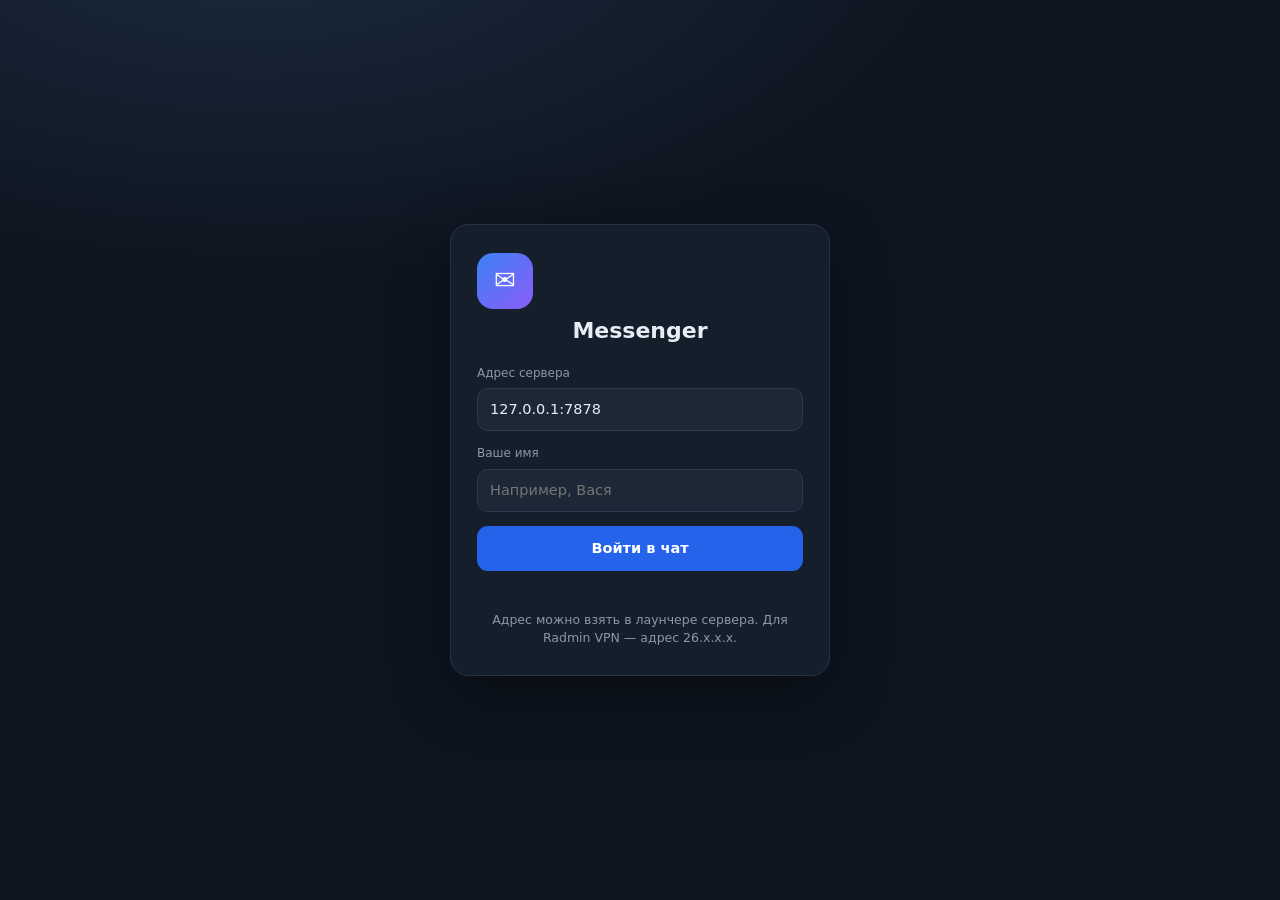
==== client/ui/index.html @ 579c22dc "Server library, launcher (server GUI), PC client (Tauri), smoke test, Windows build config" ====
<!doctype html>
<html lang="ru">
<head>
<meta charset="utf-8">
<meta name="viewport" content="width=device-width, initial-scale=1">
<title>Messenger</title>
<link rel="stylesheet" href="style.css">
</head>
<body>
<div id="login" class="screen">
  <div class="login-card">
    <div class="logo big">✉</div>
    <h1>Messenger</h1>
    <label class="field">
      <span>Адрес сервера</span>
      <input id="server" placeholder="192.168.1.5:7878" autocomplete="off">
    </label>
    <label class="field">
      <span>Ваше имя</span>
      <input id="name" placeholder="Например, Вася" maxlength="32" autocomplete="off">
    </label>
    <button id="connect" class="primary wide">Войти в чат</button>
    <p id="login-error" class="error"></p>
    <p class="hint">Адрес можно взять в лаунчере сервера. Для Radmin VPN — адрес 26.x.x.x.</p>
  </div>
</div>

<div id="chat" class="screen hidden">
  <header>
    <div class="head-main">
      <div class="logo">✉</div>
      <div>
        <div class="title" id="title">Общий чат</div>
        <div class="sub" id="sub">—</div>
      </div>
    </div>
    <div class="head-actions">
      <span id="status" class="status">● офлайн</span>
      <button id="logout" class="ghost small">Выйти</button>
    </div>
  </header>
  <div id="messages" class="messages"></div>
  <form id="form" class="composer">
    <textarea id="input" rows="1" placeholder="Написать сообщение…" maxlength="4000"></textarea>
    <button id="send" class="primary" type="submit">Отправить</button>
  </form>
</div>

<script src="app.js"></script>
</body>
</html>
---- client/ui/style.css ----
:root {
  --bg: #0e1520;
  --panel: #151f2c;
  --card: #1c2836;
  --mine: #2563eb;
  --text: #e6edf3;
  --muted: #8b98a5;
  --ok: #22c55e;
  --bad: #ef4444;
}
* { box-sizing: border-box; }
html, body { margin: 0; height: 100%; }
body {
  background: radial-gradient(1200px 600px at 20% -10%, #1b2b40 0%, var(--bg) 60%);
  color: var(--text);
  font: 14.5px/1.45 "Segoe UI", system-ui, -apple-system, Roboto, sans-serif;
  overflow: hidden;
}
.hidden { display: none !important; }
.screen { height: 100%; }

/* Вход */
#login { display: grid; place-items: center; padding: 20px; }
.login-card {
  width: min(380px, 100%); background: var(--panel); border: 1px solid #243347;
  border-radius: 18px; padding: 28px 26px; box-shadow: 0 20px 60px rgba(0,0,0,.4);
}
.login-card h1 { font-size: 22px; margin: 6px 0 18px; text-align: center; }
.logo {
  width: 34px; height: 34px; border-radius: 10px; display: inline-grid; place-items: center;
  background: linear-gradient(135deg, #3b82f6, #8b5cf6); color: #fff; font-size: 17px; flex: none;
}
.logo.big { width: 56px; height: 56px; border-radius: 16px; font-size: 26px; margin: 0 auto; }
.field { display: flex; flex-direction: column; gap: 6px; margin-bottom: 14px; }
.field span { color: var(--muted); font-size: 12px; }
input, textarea {
  background: var(--card); color: var(--text); border: 1px solid #2a3a50; border-radius: 11px;
  padding: 10px 12px; font: inherit; width: 100%; resize: none;
}
input:focus, textarea:focus { outline: none; border-color: #3b82f6; }
button {
  font: inherit; border: 0; border-radius: 11px; padding: 10px 16px; cursor: pointer;
  color: var(--text); background: #2a3a50; transition: filter .15s;
}
button:hover { filter: brightness(1.12); }
button.primary { background: var(--mine); color: #fff; font-weight: 600; }
button.wide { width: 100%; padding: 12px; }
button.ghost { background: transparent; border: 1px solid #334155; }
button.small { padding: 6px 11px; font-size: 12.5px; }
.error { color: #fca5a5; font-size: 13px; min-height: 18px; margin: 10px 0 0; text-align: center; }
.hint { color: var(--muted); font-size: 12.5px; text-align: center; margin: 12px 0 0; }

/* Чат */
#chat { display: grid; grid-template-rows: auto 1fr auto; height: 100%; }
#chat header {
  display: flex; align-items: center; justify-content: space-between; gap: 10px;
  padding: 12px 16px; background: rgba(21,31,44,.92); border-bottom: 1px solid #243347;
}
.head-main { display: flex; align-items: center; gap: 10px; min-width: 0; }
.title { font-weight: 600; }
.sub { color: var(--muted); font-size: 12px; white-space: nowrap; overflow: hidden; text-overflow: ellipsis; max-width: 52vw; }
.head-actions { display: flex; align-items: center; gap: 10px; flex: none; }
.status { font-size: 12.5px; color: var(--muted); }
.status.on { color: #86efac; }
.status.bad { color: #fca5a5; }

.messages {
  overflow-y: auto; padding: 16px; display: flex; flex-direction: column; gap: 8px;
}
.msg {
  max-width: min(78%, 560px); background: var(--card); border-radius: 14px; padding: 8px 12px 6px;
  align-self: flex-start; border-top-left-radius: 4px; word-wrap: break-word; white-space: pre-wrap;
}
.msg.mine { align-self: flex-end; background: var(--mine); border-top-left-radius: 14px; border-top-right-radius: 4px; }
.msg .who { font-size: 12px; color: #93c5fd; font-weight: 600; margin-bottom: 2px; }
.msg.mine .who { display: none; }
.msg .meta { font-size: 11px; color: rgba(230,237,243,.6); text-align: right; margin-top: 3px; }
.sys { align-self: center; color: var(--muted); font-size: 12.5px; background: rgba(255,255,255,.04); padding: 4px 12px; border-radius: 999px; }
.err-line { align-self: center; color: #fca5a5; font-size: 12.5px; }

.composer {
  display: flex; gap: 10px; padding: 12px 14px; background: var(--panel); border-top: 1px solid #243347;
  align-items: flex-end;
}
.composer textarea { max-height: 140px; min-height: 42px; }
.composer button { padding: 11px 18px; }
.composer button:disabled { opacity: .45; cursor: default; filter: none; }

@media (max-width: 500px) {
  .sub { max-width: 40vw; }
  .msg { max-width: 88%; }
}
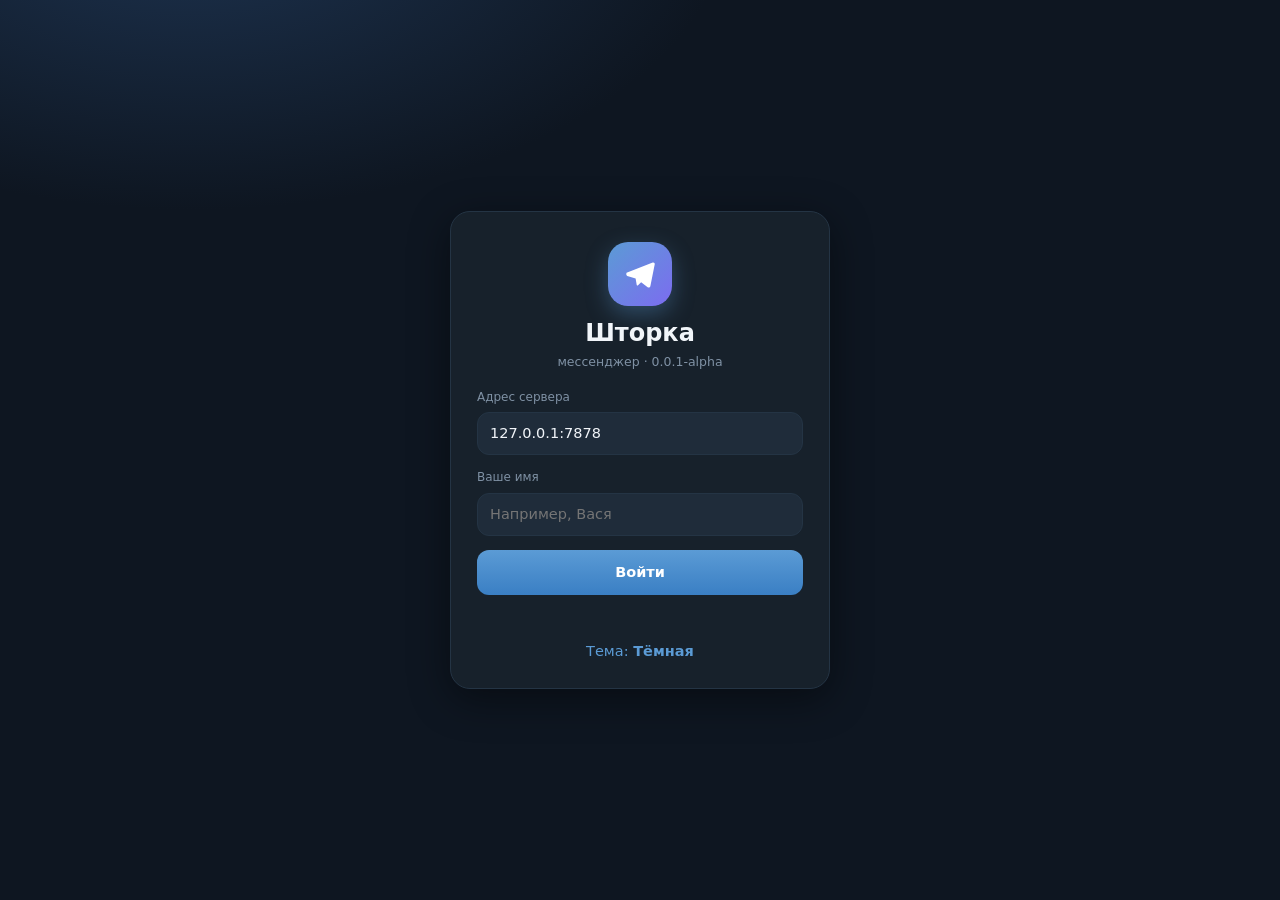
==== commit 9d42da83: "Shtorka 0.0.1-alpha: files, photos, voice and video notes, light/dark themes, Telegram-style UI, ser" ====
--- a/client/ui/index.html
+++ b/client/ui/index.html
@@ -3,14 +3,19 @@
 <head>
 <meta charset="utf-8">
 <meta name="viewport" content="width=device-width, initial-scale=1">
-<title>Messenger</title>
+<title>Шторка</title>
 <link rel="stylesheet" href="style.css">
 </head>
 <body>
+
+<!-- Вход -->
 <div id="login" class="screen">
-  <div class="login-card">
-    <div class="logo big">✉</div>
-    <h1>Messenger</h1>
+  <div class="login-card anim-in">
+    <div class="logo-big">
+      <svg viewBox="0 0 24 24" width="34" height="34" aria-hidden="true"><path fill="currentColor" d="M2.5 11.2 21 3.9c.8-.3 1.6.4 1.4 1.3l-3.1 15.4c-.2.9-1.2 1.2-1.9.7l-4.6-3.4-2.2 2.1c-.3.3-.8.1-.9-.3l-.8-4.6L3 13.4c-.8-.3-.8-1.4-.5-2.2z"/></svg>
+    </div>
+    <h1>Шторка</h1>
+    <p class="tag">мессенджер · 0.0.1-alpha</p>
     <label class="field">
       <span>Адрес сервера</span>
       <input id="server" placeholder="192.168.1.5:7878" autocomplete="off">
@@ -19,33 +24,75 @@
       <span>Ваше имя</span>
       <input id="name" placeholder="Например, Вася" maxlength="32" autocomplete="off">
     </label>
-    <button id="connect" class="primary wide">Войти в чат</button>
+    <button id="connect" class="primary wide">Войти</button>
     <p id="login-error" class="error"></p>
-    <p class="hint">Адрес можно взять в лаунчере сервера. Для Radmin VPN — адрес 26.x.x.x.</p>
+    <button id="login-theme" class="link center">Тема: <b class="theme-name">Тёмная</b></button>
   </div>
 </div>
 
-<div id="chat" class="screen hidden">
-  <header>
-    <div class="head-main">
-      <div class="logo">✉</div>
-      <div>
-        <div class="title" id="title">Общий чат</div>
+<!-- Приложение -->
+<div id="app" class="screen hidden">
+  <aside class="side">
+    <div class="side-head">
+      <div class="logo-sm">
+        <svg viewBox="0 0 24 24" width="18" height="18" aria-hidden="true"><path fill="currentColor" d="M2.5 11.2 21 3.9c.8-.3 1.6.4 1.4 1.3l-3.1 15.4c-.2.9-1.2 1.2-1.9.7l-4.6-3.4-2.2 2.1c-.3.3-.8.1-.9-.3l-.8-4.6L3 13.4c-.8-.3-.8-1.4-.5-2.2z"/></svg>
+      </div>
+      <div class="side-title">Шторка</div>
+      <button id="theme-btn" class="icon-btn" title="Сменить тему">◐</button>
+    </div>
+    <div class="chat-item active">
+      <div class="avatar" style="--h:210">ОЧ</div>
+      <div class="ci-body">
+        <div class="ci-top"><b>Общий чат</b><span id="ci-time"></span></div>
+        <div class="ci-last" id="ci-last">Пока пусто</div>
+      </div>
+    </div>
+    <div class="side-foot">
+      <span id="me-label" class="me"></span>
+      <button id="logout" class="link">Выйти</button>
+    </div>
+  </aside>
+
+  <section class="main">
+    <header class="topbar">
+      <div class="top-main">
+        <div class="title">Общий чат</div>
         <div class="sub" id="sub">—</div>
       </div>
+      <span id="status" class="status off">офлайн</span>
+      <button id="logout-top" class="link narrow-only">Выйти</button>
+    </header>
+
+    <div id="messages" class="messages">
+      <div id="list" class="list"></div>
     </div>
-    <div class="head-actions">
-      <span id="status" class="status">● офлайн</span>
-      <button id="logout" class="ghost small">Выйти</button>
+
+    <div class="composer-wrap">
+      <div id="rec-bar" class="rec-bar hidden">
+        <span class="rec-dot"></span>
+        <span id="rec-time">0:00</span>
+        <span class="rec-label" id="rec-label">Запись</span>
+        <span class="grow"></span>
+        <button id="rec-cancel" class="link">Отмена</button>
+        <button id="rec-send" class="primary small">Отправить</button>
+      </div>
+      <video id="note-preview" class="note-preview hidden" muted playsinline></video>
+      <div id="busy" class="busy hidden">Загрузка файла…</div>
+      <form id="form" class="composer">
+        <button type="button" id="attach" class="icon-btn" title="Прикрепить файл"><svg viewBox="0 0 24 24" width="20" height="20" aria-hidden="true"><path fill="currentColor" d="M16.5 6.5 8.8 14.2a2 2 0 0 0 2.8 2.8l7.4-7.4a3.5 3.5 0 0 0-4.9-4.9L6.4 11.8a5 5 0 0 0 7 7.1l6.6-6.5" fill="none" stroke="currentColor" stroke-width="2" stroke-linecap="round"/></svg></button>
+        <input type="file" id="file-input" hidden>
+        <textarea id="input" rows="1" placeholder="Сообщение"></textarea>
+        <button type="button" id="voice" class="icon-btn" title="Голосовое сообщение"><svg viewBox="0 0 24 24" width="20" height="20" aria-hidden="true"><rect x="9" y="3" width="6" height="11" rx="3" fill="currentColor"/><path d="M5.5 11a6.5 6.5 0 0 0 13 0M12 17.5V21" fill="none" stroke="currentColor" stroke-width="2" stroke-linecap="round"/></svg></button>
+        <button type="button" id="note" class="icon-btn" title="Видео-кружок"><svg viewBox="0 0 24 24" width="20" height="20" aria-hidden="true"><circle cx="12" cy="12" r="8" fill="none" stroke="currentColor" stroke-width="2"/><circle cx="12" cy="12" r="3.2" fill="currentColor"/></svg></button>
+        <button type="submit" id="send" class="send-btn" title="Отправить">
+          <svg viewBox="0 0 24 24" width="20" height="20" aria-hidden="true"><path fill="currentColor" d="M2.5 11.2 21 3.9c.8-.3 1.6.4 1.4 1.3l-3.1 15.4c-.2.9-1.2 1.2-1.9.7l-4.6-3.4-2.2 2.1c-.3.3-.8.1-.9-.3l-.8-4.6L3 13.4c-.8-.3-.8-1.4-.5-2.2z"/></svg>
+        </button>
+      </form>
     </div>
-  </header>
-  <div id="messages" class="messages"></div>
-  <form id="form" class="composer">
-    <textarea id="input" rows="1" placeholder="Написать сообщение…" maxlength="4000"></textarea>
-    <button id="send" class="primary" type="submit">Отправить</button>
-  </form>
+  </section>
 </div>
 
+<div id="toast" class="toast"></div>
 <script src="app.js"></script>
 </body>
 </html>
--- a/client/ui/style.css
+++ b/client/ui/style.css
@@ -1,92 +1,227 @@
-:root {
-  --bg: #0e1520;
-  --panel: #151f2c;
-  --card: #1c2836;
-  --mine: #2563eb;
-  --text: #e6edf3;
-  --muted: #8b98a5;
-  --ok: #22c55e;
-  --bad: #ef4444;
-}
+/* Шторка: темы через data-theme на <html>. */
+:root, html[data-theme="dark"] {
+  --bg: #0e1621;
+  --bg-grad: radial-gradient(900px 500px at 15% -10%, #1d3350 0%, transparent 60%), #0e1621;
+  --side: #17212b;
+  --panel: #17212b;
+  --panel-2: #1f2c3a;
+  --line: #243444;
+  --bubble-in: #182533;
+  --bubble-out: #2b5278;
+  --text: #f1f5f9;
+  --muted: #7f91a4;
+  --accent: #5b9bd5;
+  --accent-2: #3a7fc4;
+  --danger: #ef4444;
+  --ok: #4ade80;
+  --chip: rgba(0,0,0,.28);
+  --shadow: 0 10px 40px rgba(0,0,0,.45);
+}
+html[data-theme="light"] {
+  --bg: #e7edf3;
+  --bg-grad: radial-gradient(900px 500px at 85% -10%, #ffffff 0%, transparent 60%), #e7edf3;
+  --side: #ffffff;
+  --panel: #ffffff;
+  --panel-2: #f1f5f9;
+  --line: #dde5ec;
+  --bubble-in: #ffffff;
+  --bubble-out: #d7ecff;
+  --text: #1c2630;
+  --muted: #6b7a88;
+  --accent: #2e7cd6;
+  --accent-2: #2468b5;
+  --danger: #dc2626;
+  --ok: #16a34a;
+  --chip: rgba(255,255,255,.7);
+  --shadow: 0 10px 30px rgba(20,40,70,.15);
+}
+
 * { box-sizing: border-box; }
 html, body { margin: 0; height: 100%; }
 body {
-  background: radial-gradient(1200px 600px at 20% -10%, #1b2b40 0%, var(--bg) 60%);
+  background: var(--bg-grad);
   color: var(--text);
   font: 14.5px/1.45 "Segoe UI", system-ui, -apple-system, Roboto, sans-serif;
   overflow: hidden;
 }
+html.theme-anim * { transition: background-color .35s ease, color .35s ease, border-color .35s ease !important; }
 .hidden { display: none !important; }
 .screen { height: 100%; }
+.grow { flex: 1; }
+
+/* Анимации */
+@keyframes pop { from { opacity: 0; transform: translateY(6px) scale(.98); } to { opacity: 1; transform: none; } }
+@keyframes fadein { from { opacity: 0; transform: translateY(12px) scale(.98); } to { opacity: 1; transform: none; } }
+@keyframes blink { 50% { opacity: .25; } }
+@keyframes spin { to { transform: rotate(360deg); } }
+.anim { animation: pop .22s ease-out both; }
+.anim-in { animation: fadein .35s ease-out both; }
+
+/* Кнопки и поля */
+input, textarea {
+  background: var(--panel-2); color: var(--text); border: 1px solid var(--line); border-radius: 12px;
+  padding: 10px 12px; font: inherit; width: 100%; resize: none; transition: border-color .2s, box-shadow .2s;
+}
+input:focus, textarea:focus { outline: none; border-color: var(--accent); box-shadow: 0 0 0 3px rgba(91,155,213,.18); }
+button { font: inherit; cursor: pointer; color: var(--text); transition: transform .12s ease, filter .15s, background-color .2s; }
+button:active { transform: scale(.94); }
+button:disabled { opacity: .45; cursor: default; transform: none; }
+button.primary {
+  background: linear-gradient(180deg, var(--accent), var(--accent-2)); color: #fff; border: 0;
+  border-radius: 12px; padding: 10px 16px; font-weight: 600;
+}
+button.primary:hover { filter: brightness(1.08); }
+button.primary.small { padding: 7px 14px; font-size: 13px; }
+button.wide { width: 100%; padding: 12px; }
+button.link { background: none; border: 0; color: var(--accent); padding: 4px 6px; border-radius: 8px; }
+button.link:hover { background: rgba(127,145,164,.12); }
+button.link.center { display: block; margin: 14px auto 0; }
+.icon-btn {
+  background: none; border: 0; width: 38px; height: 38px; border-radius: 50%; font-size: 18px;
+  display: grid; place-items: center; flex: none; color: var(--muted);
+}
+.icon-btn:hover { background: rgba(127,145,164,.14); color: var(--text); }
+.icon-btn.rec { color: var(--danger); animation: blink 1s infinite; }
 
 /* Вход */
 #login { display: grid; place-items: center; padding: 20px; }
 .login-card {
-  width: min(380px, 100%); background: var(--panel); border: 1px solid #243347;
-  border-radius: 18px; padding: 28px 26px; box-shadow: 0 20px 60px rgba(0,0,0,.4);
-}
-.login-card h1 { font-size: 22px; margin: 6px 0 18px; text-align: center; }
-.logo {
-  width: 34px; height: 34px; border-radius: 10px; display: inline-grid; place-items: center;
-  background: linear-gradient(135deg, #3b82f6, #8b5cf6); color: #fff; font-size: 17px; flex: none;
-}
-.logo.big { width: 56px; height: 56px; border-radius: 16px; font-size: 26px; margin: 0 auto; }
-.field { display: flex; flex-direction: column; gap: 6px; margin-bottom: 14px; }
+  width: min(380px, 100%); background: var(--panel); border: 1px solid var(--line);
+  border-radius: 20px; padding: 30px 26px 22px; box-shadow: var(--shadow); text-align: center;
+}
+.logo-big {
+  width: 64px; height: 64px; border-radius: 20px; margin: 0 auto 10px; display: grid; place-items: center;
+  background: linear-gradient(135deg, #5b9bd5, #7c6cf0); color: #fff; box-shadow: 0 8px 22px rgba(91,155,213,.35);
+}
+.login-card h1 { font-size: 24px; margin: 4px 0 2px; }
+.tag { color: var(--muted); font-size: 12.5px; margin: 0 0 18px; }
+.field { display: flex; flex-direction: column; gap: 6px; margin-bottom: 14px; text-align: left; }
 .field span { color: var(--muted); font-size: 12px; }
-input, textarea {
-  background: var(--card); color: var(--text); border: 1px solid #2a3a50; border-radius: 11px;
-  padding: 10px 12px; font: inherit; width: 100%; resize: none;
-}
-input:focus, textarea:focus { outline: none; border-color: #3b82f6; }
-button {
-  font: inherit; border: 0; border-radius: 11px; padding: 10px 16px; cursor: pointer;
-  color: var(--text); background: #2a3a50; transition: filter .15s;
-}
-button:hover { filter: brightness(1.12); }
-button.primary { background: var(--mine); color: #fff; font-weight: 600; }
-button.wide { width: 100%; padding: 12px; }
-button.ghost { background: transparent; border: 1px solid #334155; }
-button.small { padding: 6px 11px; font-size: 12.5px; }
-.error { color: #fca5a5; font-size: 13px; min-height: 18px; margin: 10px 0 0; text-align: center; }
-.hint { color: var(--muted); font-size: 12.5px; text-align: center; margin: 12px 0 0; }
-
-/* Чат */
-#chat { display: grid; grid-template-rows: auto 1fr auto; height: 100%; }
-#chat header {
-  display: flex; align-items: center; justify-content: space-between; gap: 10px;
-  padding: 12px 16px; background: rgba(21,31,44,.92); border-bottom: 1px solid #243347;
-}
-.head-main { display: flex; align-items: center; gap: 10px; min-width: 0; }
-.title { font-weight: 600; }
-.sub { color: var(--muted); font-size: 12px; white-space: nowrap; overflow: hidden; text-overflow: ellipsis; max-width: 52vw; }
-.head-actions { display: flex; align-items: center; gap: 10px; flex: none; }
-.status { font-size: 12.5px; color: var(--muted); }
-.status.on { color: #86efac; }
-.status.bad { color: #fca5a5; }
-
-.messages {
-  overflow-y: auto; padding: 16px; display: flex; flex-direction: column; gap: 8px;
-}
-.msg {
-  max-width: min(78%, 560px); background: var(--card); border-radius: 14px; padding: 8px 12px 6px;
-  align-self: flex-start; border-top-left-radius: 4px; word-wrap: break-word; white-space: pre-wrap;
-}
-.msg.mine { align-self: flex-end; background: var(--mine); border-top-left-radius: 14px; border-top-right-radius: 4px; }
-.msg .who { font-size: 12px; color: #93c5fd; font-weight: 600; margin-bottom: 2px; }
-.msg.mine .who { display: none; }
-.msg .meta { font-size: 11px; color: rgba(230,237,243,.6); text-align: right; margin-top: 3px; }
-.sys { align-self: center; color: var(--muted); font-size: 12.5px; background: rgba(255,255,255,.04); padding: 4px 12px; border-radius: 999px; }
-.err-line { align-self: center; color: #fca5a5; font-size: 12.5px; }
-
-.composer {
-  display: flex; gap: 10px; padding: 12px 14px; background: var(--panel); border-top: 1px solid #243347;
-  align-items: flex-end;
-}
-.composer textarea { max-height: 140px; min-height: 42px; }
-.composer button { padding: 11px 18px; }
-.composer button:disabled { opacity: .45; cursor: default; filter: none; }
-
-@media (max-width: 500px) {
-  .sub { max-width: 40vw; }
-  .msg { max-width: 88%; }
-}
+.error { color: var(--danger); font-size: 13px; min-height: 18px; margin: 10px 0 0; }
+
+/* Каркас приложения */
+#app { display: grid; grid-template-columns: 300px 1fr; height: 100%; }
+.side {
+  background: var(--side); border-right: 1px solid var(--line); display: flex; flex-direction: column; min-height: 0;
+}
+.side-head { display: flex; align-items: center; gap: 10px; padding: 14px 14px 10px; }
+.side-title { font-weight: 700; font-size: 16px; flex: 1; }
+.logo-sm {
+  width: 32px; height: 32px; border-radius: 10px; display: grid; place-items: center; color: #fff;
+  background: linear-gradient(135deg, #5b9bd5, #7c6cf0);
+}
+.chat-item {
+  display: flex; gap: 12px; padding: 10px 14px; margin: 0 6px; border-radius: 12px; cursor: pointer;
+}
+.chat-item.active { background: var(--panel-2); }
+.chat-item:hover { background: var(--panel-2); }
+.ci-body { min-width: 0; flex: 1; }
+.ci-top { display: flex; justify-content: space-between; gap: 8px; }
+#ci-time { color: var(--muted); font-size: 12px; }
+.ci-last { color: var(--muted); font-size: 13px; white-space: nowrap; overflow: hidden; text-overflow: ellipsis; }
+.avatar {
+  width: 44px; height: 44px; border-radius: 50%; flex: none; display: grid; place-items: center;
+  color: #fff; font-weight: 700; font-size: 15px;
+  background: linear-gradient(135deg, hsl(var(--h) 70% 60%), hsl(calc(var(--h) + 30) 70% 50%));
+}
+.side-foot {
+  margin-top: auto; border-top: 1px solid var(--line); padding: 10px 14px; display: flex; align-items: center; gap: 8px;
+}
+.me { color: var(--muted); font-size: 13px; flex: 1; overflow: hidden; text-overflow: ellipsis; white-space: nowrap; }
+
+.main { display: flex; flex-direction: column; min-width: 0; min-height: 0; }
+.topbar {
+  display: flex; align-items: center; justify-content: space-between; gap: 10px; padding: 10px 16px;
+  background: var(--side); border-bottom: 1px solid var(--line);
+}
+.top-main { min-width: 0; }
+.title { font-weight: 700; }
+.sub { color: var(--muted); font-size: 12.5px; white-space: nowrap; overflow: hidden; text-overflow: ellipsis; }
+.status { font-size: 12.5px; color: var(--muted); white-space: nowrap; }
+.status.on { color: var(--ok); }
+.status.off { color: var(--danger); }
+
+.messages { flex: 1; overflow-y: auto; padding: 14px 16px 6px; min-height: 0; }
+.list { display: flex; flex-direction: column; gap: 3px; min-height: 100%; justify-content: flex-end; }
+.day {
+  align-self: center; background: var(--chip); color: var(--muted); font-size: 12px;
+  padding: 3px 12px; border-radius: 999px; margin: 8px 0; backdrop-filter: blur(4px);
+}
+.sys { align-self: center; color: var(--muted); font-size: 12.5px; padding: 3px 10px; }
+.errline { align-self: center; color: var(--danger); font-size: 12.5px; padding: 3px 10px; }
+.row { display: flex; align-items: flex-end; gap: 8px; max-width: 100%; }
+.row.out { justify-content: flex-end; }
+.row .avatar { width: 32px; height: 32px; font-size: 12px; }
+.bubble {
+  max-width: min(76%, 560px); background: var(--bubble-in); border-radius: 16px; padding: 7px 11px 5px;
+  border-bottom-left-radius: 5px; box-shadow: 0 1px 1px rgba(0,0,0,.08); word-wrap: break-word; min-width: 0;
+}
+.row.out .bubble { background: var(--bubble-out); border-bottom-left-radius: 16px; border-bottom-right-radius: 5px; }
+.who { font-size: 12.5px; font-weight: 700; color: var(--accent); margin-bottom: 1px; }
+.text { white-space: pre-wrap; }
+.meta { font-size: 11px; color: var(--muted); text-align: right; margin-top: 2px; }
+.row.out .meta { color: color-mix(in srgb, var(--text) 55%, transparent); }
+
+/* Вложения */
+.media-img { display: block; max-width: 100%; max-height: 320px; border-radius: 10px; margin-bottom: 4px; cursor: zoom-in; }
+.media-video { display: block; max-width: 100%; max-height: 320px; border-radius: 10px; margin-bottom: 4px; }
+video.note {
+  display: block; width: 210px; height: 210px; border-radius: 50%; object-fit: cover; margin: 2px auto 4px;
+  background: #000; cursor: pointer;
+}
+.audio audio { display: block; width: min(280px, 60vw); height: 40px; margin-bottom: 2px; }
+.file {
+  display: flex; align-items: center; gap: 10px; color: inherit; text-decoration: none; padding: 4px 2px 6px;
+}
+.file-ico {
+  width: 40px; height: 40px; border-radius: 10px; display: grid; place-items: center; font-size: 20px;
+  background: rgba(127,145,164,.18);
+}
+.file-meta b { display: block; font-size: 14px; max-width: 220px; overflow: hidden; text-overflow: ellipsis; white-space: nowrap; }
+.file-meta small { color: var(--muted); font-size: 12px; }
+
+/* Композер */
+.composer-wrap { position: relative; padding: 8px 12px 12px; background: var(--side); border-top: 1px solid var(--line); }
+.composer { display: flex; align-items: flex-end; gap: 6px; }
+.composer textarea {
+  flex: 1; border-radius: 20px; padding: 9px 14px; max-height: 140px; min-height: 40px; background: var(--panel-2);
+}
+.send-btn {
+  width: 42px; height: 42px; border-radius: 50%; border: 0; flex: none; display: grid; place-items: center; color: #fff;
+  background: linear-gradient(180deg, var(--accent), var(--accent-2));
+}
+.send-btn:hover { filter: brightness(1.08); }
+.rec-bar {
+  display: flex; align-items: center; gap: 10px; padding: 6px 8px 10px; animation: pop .2s ease-out both;
+}
+.rec-dot { width: 10px; height: 10px; border-radius: 50%; background: var(--danger); animation: blink 1s infinite; }
+.rec-label { color: var(--muted); font-size: 13px; }
+#rec-time { font-variant-numeric: tabular-nums; font-weight: 600; }
+.note-preview {
+  position: absolute; right: 18px; bottom: 74px; width: 180px; height: 180px; border-radius: 50%;
+  object-fit: cover; background: #000; box-shadow: var(--shadow); transform: scaleX(-1);
+  animation: pop .25s ease-out both;
+}
+.busy { color: var(--muted); font-size: 12.5px; padding: 0 6px 6px; display: flex; gap: 8px; align-items: center; }
+.busy::before {
+  content: ""; width: 12px; height: 12px; border-radius: 50%; border: 2px solid var(--accent); border-top-color: transparent;
+  animation: spin .8s linear infinite;
+}
+
+.toast {
+  position: fixed; bottom: 18px; left: 50%; transform: translate(-50%, 20px); opacity: 0;
+  background: var(--panel-2); color: var(--text); border: 1px solid var(--line); padding: 10px 16px; border-radius: 12px;
+  font-size: 13px; box-shadow: var(--shadow); transition: opacity .25s, transform .25s; pointer-events: none; max-width: 90vw;
+}
+.toast.show { opacity: 1; transform: translate(-50%, 0); }
+.toast.err { border-color: var(--danger); }
+
+.narrow-only { display: none; }
+
+/* Узкое окно: только чат */
+@media (max-width: 680px) {
+  #app { grid-template-columns: 1fr; }
+  .side { display: none; }
+  .narrow-only { display: inline-block; }
+  .bubble { max-width: 88%; }
+}
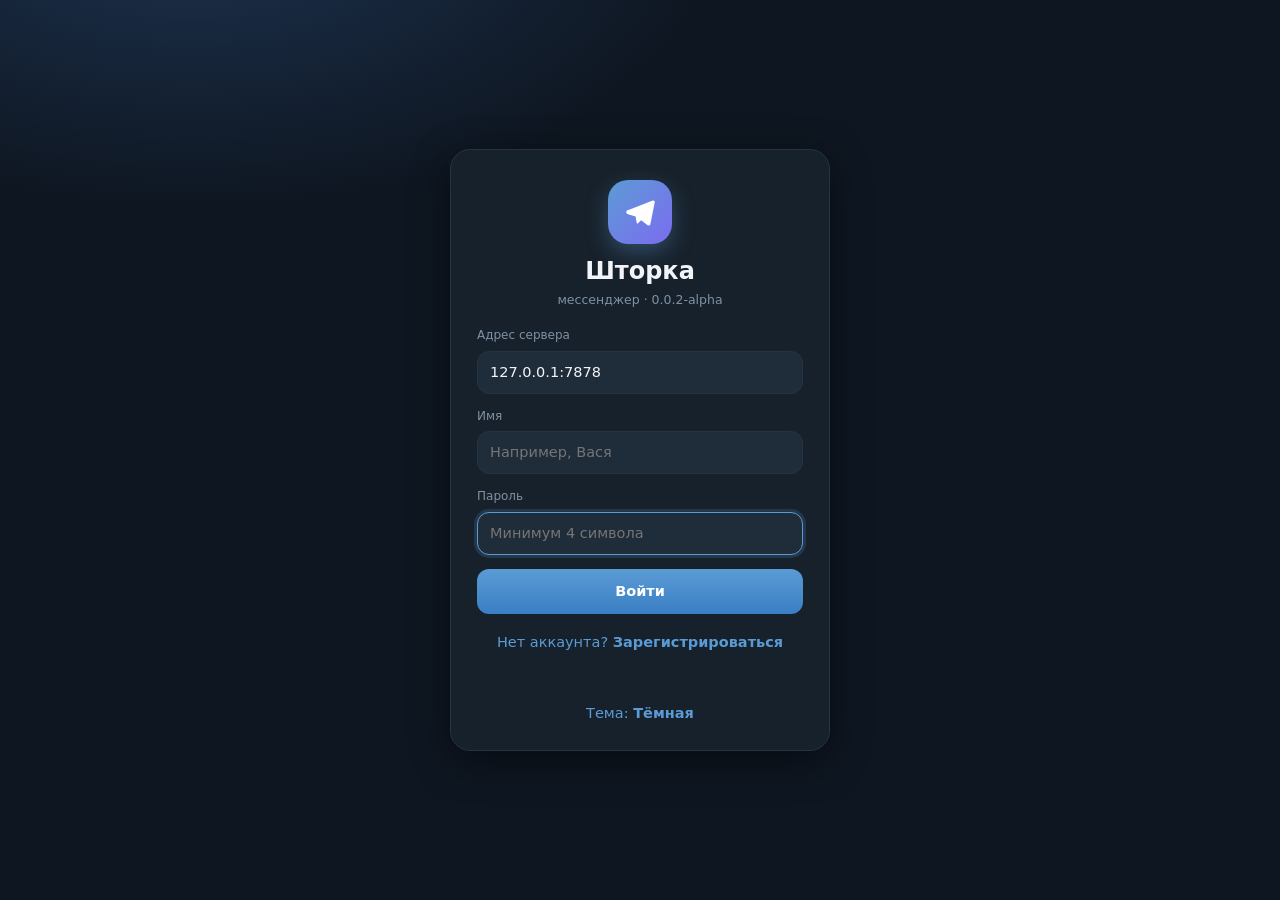
==== commit 63faeb8c: "0.0.2 SERVER UPDATE: аккаунты, SQLite-память, настройки, конфиг - Аккаунты: регистрация/вход по паро" ====
--- a/client/ui/index.html
+++ b/client/ui/index.html
@@ -15,16 +15,21 @@
       <svg viewBox="0 0 24 24" width="34" height="34" aria-hidden="true"><path fill="currentColor" d="M2.5 11.2 21 3.9c.8-.3 1.6.4 1.4 1.3l-3.1 15.4c-.2.9-1.2 1.2-1.9.7l-4.6-3.4-2.2 2.1c-.3.3-.8.1-.9-.3l-.8-4.6L3 13.4c-.8-.3-.8-1.4-.5-2.2z"/></svg>
     </div>
     <h1>Шторка</h1>
-    <p class="tag">мессенджер · 0.0.1-alpha</p>
+    <p class="tag">мессенджер · 0.0.2-alpha</p>
     <label class="field">
       <span>Адрес сервера</span>
       <input id="server" placeholder="192.168.1.5:7878" autocomplete="off">
     </label>
     <label class="field">
-      <span>Ваше имя</span>
+      <span>Имя</span>
       <input id="name" placeholder="Например, Вася" maxlength="32" autocomplete="off">
     </label>
+    <label class="field">
+      <span>Пароль</span>
+      <input id="password" type="password" placeholder="Минимум 4 символа" maxlength="128">
+    </label>
     <button id="connect" class="primary wide">Войти</button>
+    <button id="mode-toggle" class="link center">Нет аккаунта? <b>Зарегистрироваться</b></button>
     <p id="login-error" class="error"></p>
     <button id="login-theme" class="link center">Тема: <b class="theme-name">Тёмная</b></button>
   </div>
@@ -38,6 +43,7 @@
         <svg viewBox="0 0 24 24" width="18" height="18" aria-hidden="true"><path fill="currentColor" d="M2.5 11.2 21 3.9c.8-.3 1.6.4 1.4 1.3l-3.1 15.4c-.2.9-1.2 1.2-1.9.7l-4.6-3.4-2.2 2.1c-.3.3-.8.1-.9-.3l-.8-4.6L3 13.4c-.8-.3-.8-1.4-.5-2.2z"/></svg>
       </div>
       <div class="side-title">Шторка</div>
+      <button id="settings-btn" class="icon-btn" title="Настройки"><svg viewBox="0 0 24 24" width="19" height="19" aria-hidden="true"><path fill="currentColor" d="M12 8.5A3.5 3.5 0 1 0 12 15.5 3.5 3.5 0 0 0 12 8.5zm9 3.5-.1 1.6 2 1.5-2 3.5-2.4-.9a8 8 0 0 1-1.4.8L16.6 21h-4l-.5-2.5a8 8 0 0 1-1.4-.8l-2.4 1-2-3.6 2-1.4A7.6 7.6 0 0 1 8 12a7.6 7.6 0 0 1 .1-1.6l-2-1.5 2-3.5 2.4.9a8 8 0 0 1 1.4-.8L12.4 3h4l.5 2.5a8 8 0 0 1 1.4.8l2.4-1 2 3.6-2 1.4a7.6 7.6 0 0 1 .1 1.7z" fill-rule="evenodd"/></svg></button>
       <button id="theme-btn" class="icon-btn" title="Сменить тему">◐</button>
     </div>
     <div class="chat-item active">
@@ -92,6 +98,39 @@
   </section>
 </div>
 
+<!-- Настройки -->
+<div id="settings" class="modal hidden">
+  <div class="modal-card anim-in">
+    <div class="modal-head">
+      <b>Настройки</b>
+      <button id="settings-close" class="icon-btn" title="Закрыть">✕</button>
+    </div>
+    <div class="set-section">
+      <div class="set-title">Аккаунт</div>
+      <div class="set-row"><span class="muted">Имя</span><b id="set-name">—</b></div>
+      <div class="set-row"><span class="muted">Сервер</span><b id="set-server">—</b></div>
+    </div>
+    <div class="set-section">
+      <div class="set-title">Смена пароля</div>
+      <input id="pw-old" type="password" placeholder="Текущий пароль" maxlength="128">
+      <input id="pw-new" type="password" placeholder="Новый пароль (минимум 4 символа)" maxlength="128">
+      <button id="pw-save" class="primary wide">Сменить пароль</button>
+      <p id="pw-msg" class="set-msg"></p>
+    </div>
+    <div class="set-section">
+      <div class="set-title">Уведомления</div>
+      <label class="switch-row">
+        <span>Уведомлять о новых сообщениях</span>
+        <span class="switch"><input type="checkbox" id="notif-toggle"><i></i></span>
+      </label>
+      <p class="muted small">Уведомления приходят, когда окно свернуто или не в фокусе.</p>
+    </div>
+    <div class="set-section">
+      <button id="settings-logout" class="link">Выйти из аккаунта</button>
+    </div>
+  </div>
+</div>
+
 <div id="toast" class="toast"></div>
 <script src="app.js"></script>
 </body>
--- a/client/ui/style.css
+++ b/client/ui/style.css
@@ -218,6 +218,41 @@
 
 .narrow-only { display: none; }
 
+/* Модальное окно настроек */
+.modal {
+  position: fixed; inset: 0; background: rgba(0,0,0,.5); display: grid; place-items: center;
+  z-index: 50; padding: 20px; backdrop-filter: blur(3px);
+}
+.modal-card {
+  width: min(400px, 100%); max-height: 86vh; overflow-y: auto; background: var(--panel);
+  border: 1px solid var(--line); border-radius: 20px; padding: 18px 20px; box-shadow: var(--shadow);
+}
+.modal-head { display: flex; align-items: center; justify-content: space-between; margin-bottom: 8px; }
+.modal-head b { font-size: 17px; }
+.set-section { border-top: 1px solid var(--line); padding: 14px 0 12px; display: flex; flex-direction: column; gap: 8px; }
+.set-section:first-of-type { border-top: 0; }
+.set-title { color: var(--muted); font-size: 12px; text-transform: uppercase; letter-spacing: .06em; margin-bottom: 2px; }
+.set-row { display: flex; justify-content: space-between; gap: 12px; font-size: 14px; }
+.set-msg { font-size: 13px; min-height: 16px; margin: 0; color: var(--ok); }
+.set-msg.err { color: var(--danger); }
+.muted { color: var(--muted); }
+.small { font-size: 12px; margin: 0; }
+
+/* Переключатель */
+.switch-row { display: flex; align-items: center; justify-content: space-between; gap: 12px; font-size: 14px; cursor: pointer; }
+.switch { position: relative; width: 44px; height: 24px; flex: none; }
+.switch input { position: absolute; opacity: 0; width: 100%; height: 100%; margin: 0; cursor: pointer; }
+.switch i {
+  position: absolute; inset: 0; border-radius: 999px; background: var(--panel-2); border: 1px solid var(--line);
+  transition: background .2s, border-color .2s;
+}
+.switch i::after {
+  content: ""; position: absolute; top: 2px; left: 2px; width: 18px; height: 18px; border-radius: 50%;
+  background: var(--muted); transition: transform .2s, background .2s;
+}
+.switch input:checked + i { background: var(--accent); border-color: var(--accent); }
+.switch input:checked + i::after { transform: translateX(20px); background: #fff; }
+
 /* Узкое окно: только чат */
 @media (max-width: 680px) {
   #app { grid-template-columns: 1fr; }
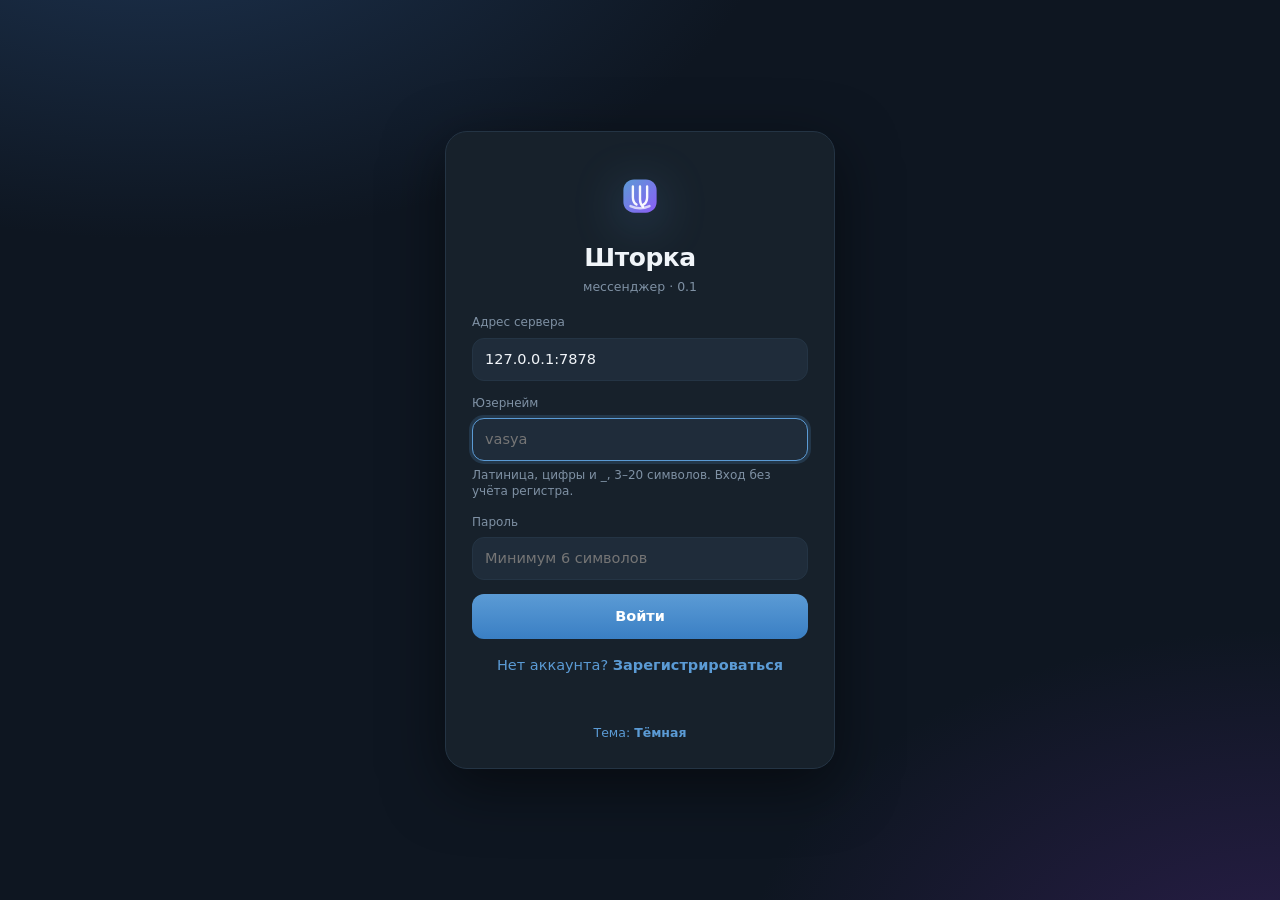
==== commit b558fd09: "0.1.0 PROFILE UPDATE: usernames, DMs, avatars, privacy, themes, static exe-only release" ====
--- a/client/ui/index.html
+++ b/client/ui/index.html
@@ -1,9 +1,25 @@
 <!doctype html>
-<html lang="ru">
+<html lang="ru" data-theme="dark" data-accent="blue" data-wallpaper="aurora" data-font="normal">
 <head>
 <meta charset="utf-8">
 <meta name="viewport" content="width=device-width, initial-scale=1">
 <title>Шторка</title>
+<script>
+/* Тема применяется до отрисовки, чтобы не было вспышки. */
+try {
+  var s = JSON.parse(localStorage.getItem("shtorka.settings") || "{}");
+  var mode = s.theme || "dark";
+  var eff = mode === "auto" ? (matchMedia("(prefers-color-scheme: light)").matches ? "light" : "dark") : mode;
+  var root = document.documentElement;
+  root.dataset.theme = eff;
+  root.dataset.accent = s.accent || "blue";
+  root.dataset.wallpaper = s.wallpaper || "aurora";
+  root.dataset.font = s.font || "normal";
+  if (s.wallpaper === "custom" && s.wallpaperData) {
+    root.style.setProperty("--custom-wall", 'url("' + s.wallpaperData + '")');
+  }
+} catch (e) {}
+</script>
 <link rel="stylesheet" href="style.css">
 </head>
 <body>
@@ -11,62 +27,102 @@
 <!-- Вход -->
 <div id="login" class="screen">
   <div class="login-card anim-in">
-    <div class="logo-big">
-      <svg viewBox="0 0 24 24" width="34" height="34" aria-hidden="true"><path fill="currentColor" d="M2.5 11.2 21 3.9c.8-.3 1.6.4 1.4 1.3l-3.1 15.4c-.2.9-1.2 1.2-1.9.7l-4.6-3.4-2.2 2.1c-.3.3-.8.1-.9-.3l-.8-4.6L3 13.4c-.8-.3-.8-1.4-.5-2.2z"/></svg>
+    <div class="logo-big" aria-hidden="true">
+      <svg viewBox="0 0 32 32" width="38" height="38">
+        <defs>
+          <linearGradient id="lg" x1="0" y1="0" x2="1" y2="1">
+            <stop offset="0" stop-color="#5b9bd5"/><stop offset="1" stop-color="#8b5cf6"/>
+          </linearGradient>
+        </defs>
+        <rect x="2" y="2" width="28" height="28" rx="9" fill="url(#lg)"/>
+        <path d="M10 8v9c0 3 1.4 5.2 3 6.2M16 8v11c0 2.6 1 4.7 2.6 6.2M22 8v9c0 3-1.4 5.2-3 6.2"
+              fill="none" stroke="#fff" stroke-width="2" stroke-linecap="round" opacity=".95"/>
+        <path d="M8 24.5c5.2 2.4 10.8 2.4 16 0" fill="none" stroke="#fff" stroke-width="2" stroke-linecap="round" opacity=".7"/>
+      </svg>
     </div>
     <h1>Шторка</h1>
-    <p class="tag">мессенджер · 0.0.2-alpha</p>
+    <p class="tag">мессенджер · 0.1</p>
     <label class="field">
       <span>Адрес сервера</span>
-      <input id="server" placeholder="192.168.1.5:7878" autocomplete="off">
+      <input id="server" placeholder="192.168.1.5:7878" autocomplete="off" spellcheck="false">
     </label>
     <label class="field">
-      <span>Имя</span>
-      <input id="name" placeholder="Например, Вася" maxlength="32" autocomplete="off">
+      <span>Юзернейм</span>
+      <input id="username" placeholder="vasya" maxlength="20" autocomplete="username" spellcheck="false">
+      <small class="hint">Латиница, цифры и _, 3–20 символов. Вход без учёта регистра.</small>
+    </label>
+    <label class="field hidden" id="display-field">
+      <span>Имя (видно всем)</span>
+      <input id="display" placeholder="Василий Пупкин" maxlength="40" autocomplete="off">
     </label>
     <label class="field">
       <span>Пароль</span>
-      <input id="password" type="password" placeholder="Минимум 4 символа" maxlength="128">
+      <input id="password" type="password" placeholder="Минимум 6 символов" maxlength="128" autocomplete="current-password">
     </label>
     <button id="connect" class="primary wide">Войти</button>
     <button id="mode-toggle" class="link center">Нет аккаунта? <b>Зарегистрироваться</b></button>
     <p id="login-error" class="error"></p>
-    <button id="login-theme" class="link center">Тема: <b class="theme-name">Тёмная</b></button>
+    <button id="login-theme" class="link center theme-link">Тема: <b class="theme-name">Тёмная</b></button>
   </div>
 </div>
 
 <!-- Приложение -->
 <div id="app" class="screen hidden">
-  <aside class="side">
+  <aside class="side" id="side">
     <div class="side-head">
-      <div class="logo-sm">
-        <svg viewBox="0 0 24 24" width="18" height="18" aria-hidden="true"><path fill="currentColor" d="M2.5 11.2 21 3.9c.8-.3 1.6.4 1.4 1.3l-3.1 15.4c-.2.9-1.2 1.2-1.9.7l-4.6-3.4-2.2 2.1c-.3.3-.8.1-.9-.3l-.8-4.6L3 13.4c-.8-.3-.8-1.4-.5-2.2z"/></svg>
+      <div class="logo-sm" aria-hidden="true">
+        <svg viewBox="0 0 32 32" width="20" height="20">
+          <rect x="2" y="2" width="28" height="28" rx="9" fill="currentColor" opacity=".16"/>
+          <path d="M10 8v9c0 3 1.4 5.2 3 6.2M16 8v11c0 2.6 1 4.7 2.6 6.2M22 8v9c0 3-1.4 5.2-3 6.2"
+                fill="none" stroke="currentColor" stroke-width="2" stroke-linecap="round"/>
+        </svg>
       </div>
       <div class="side-title">Шторка</div>
-      <button id="settings-btn" class="icon-btn" title="Настройки"><svg viewBox="0 0 24 24" width="19" height="19" aria-hidden="true"><path fill="currentColor" d="M12 8.5A3.5 3.5 0 1 0 12 15.5 3.5 3.5 0 0 0 12 8.5zm9 3.5-.1 1.6 2 1.5-2 3.5-2.4-.9a8 8 0 0 1-1.4.8L16.6 21h-4l-.5-2.5a8 8 0 0 1-1.4-.8l-2.4 1-2-3.6 2-1.4A7.6 7.6 0 0 1 8 12a7.6 7.6 0 0 1 .1-1.6l-2-1.5 2-3.5 2.4.9a8 8 0 0 1 1.4-.8L12.4 3h4l.5 2.5a8 8 0 0 1 1.4.8l2.4-1 2 3.6-2 1.4a7.6 7.6 0 0 1 .1 1.7z" fill-rule="evenodd"/></svg></button>
-      <button id="theme-btn" class="icon-btn" title="Сменить тему">◐</button>
-    </div>
-    <div class="chat-item active">
-      <div class="avatar" style="--h:210">ОЧ</div>
-      <div class="ci-body">
-        <div class="ci-top"><b>Общий чат</b><span id="ci-time"></span></div>
-        <div class="ci-last" id="ci-last">Пока пусто</div>
-      </div>
-    </div>
+      <button id="settings-btn" class="icon-btn" title="Настройки" aria-label="Настройки">
+        <svg viewBox="0 0 24 24" width="19" height="19" fill="none" stroke="currentColor" stroke-width="1.8" stroke-linecap="round" stroke-linejoin="round" aria-hidden="true">
+          <circle cx="12" cy="12" r="3.2"/>
+          <path d="M19.4 15a1.65 1.65 0 0 0 .33 1.82l.06.06a2 2 0 1 1-2.83 2.83l-.06-.06a1.65 1.65 0 0 0-1.82-.33 1.65 1.65 0 0 0-1 1.51V21a2 2 0 1 1-4 0v-.09A1.65 1.65 0 0 0 9 19.4a1.65 1.65 0 0 0-1.82.33l-.06.06a2 2 0 1 1-2.83-2.83l.06-.06a1.65 1.65 0 0 0 .33-1.82 1.65 1.65 0 0 0-1.51-1H3a2 2 0 1 1 0-4h.09A1.65 1.65 0 0 0 4.6 9a1.65 1.65 0 0 0-.33-1.82l-.06-.06a2 2 0 1 1 2.83-2.83l.06.06a1.65 1.65 0 0 0 1.82.33H9a1.65 1.65 0 0 0 1-1.51V3a2 2 0 1 1 4 0v.09a1.65 1.65 0 0 0 1 1.51 1.65 1.65 0 0 0 1.82-.33l.06-.06a2 2 0 1 1 2.83 2.83l-.06.06a1.65 1.65 0 0 0-.33 1.82V9a1.65 1.65 0 0 0 1.51 1H21a2 2 0 1 1 0 4h-.09a1.65 1.65 0 0 0-1.51 1z"/>
+        </svg>
+      </button>
+      <button id="theme-btn" class="icon-btn" title="Сменить тему" aria-label="Сменить тему">
+        <svg viewBox="0 0 24 24" width="18" height="18" fill="none" stroke="currentColor" stroke-width="1.8" stroke-linecap="round" aria-hidden="true">
+          <path d="M21 12.8A8.5 8.5 0 1 1 11.2 3a7 7 0 0 0 9.8 9.8z"/>
+        </svg>
+      </button>
+    </div>
+
+    <div class="search-wrap">
+      <svg viewBox="0 0 24 24" width="16" height="16" fill="none" stroke="currentColor" stroke-width="2" stroke-linecap="round" aria-hidden="true"><circle cx="11" cy="11" r="7"/><path d="m20 20-3.5-3.5"/></svg>
+      <input id="search" placeholder="Поиск по юзернейму" autocomplete="off" spellcheck="false">
+      <button id="search-clear" class="icon-btn hidden" title="Очистить" aria-label="Очистить">✕</button>
+    </div>
+
+    <div id="chat-list" class="chat-list"></div>
+    <div id="search-panel" class="search-panel hidden"></div>
+
     <div class="side-foot">
-      <span id="me-label" class="me"></span>
-      <button id="logout" class="link">Выйти</button>
+      <div id="me-avatar"></div>
+      <div class="me-meta">
+        <b id="me-name">—</b>
+        <span id="me-user"></span>
+      </div>
+      <button id="logout" class="icon-btn" title="Выйти" aria-label="Выйти">
+        <svg viewBox="0 0 24 24" width="18" height="18" fill="none" stroke="currentColor" stroke-width="1.8" stroke-linecap="round" stroke-linejoin="round" aria-hidden="true"><path d="M15 17l5-5-5-5"/><path d="M20 12H9"/><path d="M13 3H6a2 2 0 0 0-2 2v14a2 2 0 0 0 2 2h7"/></svg>
+      </button>
     </div>
   </aside>
 
   <section class="main">
     <header class="topbar">
+      <button id="menu-btn" class="icon-btn narrow-only" title="Чаты" aria-label="Чаты">
+        <svg viewBox="0 0 24 24" width="20" height="20" fill="none" stroke="currentColor" stroke-width="2" stroke-linecap="round"><path d="M4 6h16M4 12h16M4 18h16"/></svg>
+      </button>
+      <div id="chat-avatar" class="top-avatar"></div>
       <div class="top-main">
-        <div class="title">Общий чат</div>
-        <div class="sub" id="sub">—</div>
+        <div id="chat-title" class="title">Общий чат</div>
+        <div id="chat-sub" class="sub">—</div>
       </div>
       <span id="status" class="status off">офлайн</span>
-      <button id="logout-top" class="link narrow-only">Выйти</button>
     </header>
 
     <div id="messages" class="messages">
@@ -85,12 +141,18 @@
       <video id="note-preview" class="note-preview hidden" muted playsinline></video>
       <div id="busy" class="busy hidden">Загрузка файла…</div>
       <form id="form" class="composer">
-        <button type="button" id="attach" class="icon-btn" title="Прикрепить файл"><svg viewBox="0 0 24 24" width="20" height="20" aria-hidden="true"><path fill="currentColor" d="M16.5 6.5 8.8 14.2a2 2 0 0 0 2.8 2.8l7.4-7.4a3.5 3.5 0 0 0-4.9-4.9L6.4 11.8a5 5 0 0 0 7 7.1l6.6-6.5" fill="none" stroke="currentColor" stroke-width="2" stroke-linecap="round"/></svg></button>
-        <input type="file" id="file-input" hidden>
+        <button type="button" id="attach" class="icon-btn" title="Прикрепить файл" aria-label="Прикрепить файл">
+          <svg viewBox="0 0 24 24" width="20" height="20" fill="none" stroke="currentColor" stroke-width="1.9" stroke-linecap="round" aria-hidden="true"><path d="M16.5 6.5 8.8 14.2a2 2 0 0 0 2.8 2.8l7.4-7.4a3.5 3.5 0 0 0-4.9-4.9L6.4 11.8a5 5 0 0 0 7 7.1l6.6-6.5"/></svg>
+        </button>
+        <input type="file" id="file-input" hidden multiple>
         <textarea id="input" rows="1" placeholder="Сообщение"></textarea>
-        <button type="button" id="voice" class="icon-btn" title="Голосовое сообщение"><svg viewBox="0 0 24 24" width="20" height="20" aria-hidden="true"><rect x="9" y="3" width="6" height="11" rx="3" fill="currentColor"/><path d="M5.5 11a6.5 6.5 0 0 0 13 0M12 17.5V21" fill="none" stroke="currentColor" stroke-width="2" stroke-linecap="round"/></svg></button>
-        <button type="button" id="note" class="icon-btn" title="Видео-кружок"><svg viewBox="0 0 24 24" width="20" height="20" aria-hidden="true"><circle cx="12" cy="12" r="8" fill="none" stroke="currentColor" stroke-width="2"/><circle cx="12" cy="12" r="3.2" fill="currentColor"/></svg></button>
-        <button type="submit" id="send" class="send-btn" title="Отправить">
+        <button type="button" id="voice" class="icon-btn" title="Голосовое сообщение" aria-label="Голосовое сообщение">
+          <svg viewBox="0 0 24 24" width="20" height="20" aria-hidden="true"><rect x="9" y="3" width="6" height="11" rx="3" fill="currentColor"/><path d="M5.5 11a6.5 6.5 0 0 0 13 0M12 17.5V21" fill="none" stroke="currentColor" stroke-width="2" stroke-linecap="round"/></svg>
+        </button>
+        <button type="button" id="note" class="icon-btn" title="Видео-кружок" aria-label="Видео-кружок">
+          <svg viewBox="0 0 24 24" width="20" height="20" aria-hidden="true"><circle cx="12" cy="12" r="8" fill="none" stroke="currentColor" stroke-width="2"/><circle cx="12" cy="12" r="3.2" fill="currentColor"/></svg>
+        </button>
+        <button type="submit" id="send" class="send-btn" title="Отправить" aria-label="Отправить">
           <svg viewBox="0 0 24 24" width="20" height="20" aria-hidden="true"><path fill="currentColor" d="M2.5 11.2 21 3.9c.8-.3 1.6.4 1.4 1.3l-3.1 15.4c-.2.9-1.2 1.2-1.9.7l-4.6-3.4-2.2 2.1c-.3.3-.8.1-.9-.3l-.8-4.6L3 13.4c-.8-.3-.8-1.4-.5-2.2z"/></svg>
         </button>
       </form>
@@ -100,37 +162,152 @@
 
 <!-- Настройки -->
 <div id="settings" class="modal hidden">
-  <div class="modal-card anim-in">
-    <div class="modal-head">
-      <b>Настройки</b>
-      <button id="settings-close" class="icon-btn" title="Закрыть">✕</button>
-    </div>
-    <div class="set-section">
-      <div class="set-title">Аккаунт</div>
-      <div class="set-row"><span class="muted">Имя</span><b id="set-name">—</b></div>
-      <div class="set-row"><span class="muted">Сервер</span><b id="set-server">—</b></div>
-    </div>
-    <div class="set-section">
-      <div class="set-title">Смена пароля</div>
-      <input id="pw-old" type="password" placeholder="Текущий пароль" maxlength="128">
-      <input id="pw-new" type="password" placeholder="Новый пароль (минимум 4 символа)" maxlength="128">
-      <button id="pw-save" class="primary wide">Сменить пароль</button>
-      <p id="pw-msg" class="set-msg"></p>
-    </div>
-    <div class="set-section">
-      <div class="set-title">Уведомления</div>
-      <label class="switch-row">
-        <span>Уведомлять о новых сообщениях</span>
-        <span class="switch"><input type="checkbox" id="notif-toggle"><i></i></span>
-      </label>
-      <p class="muted small">Уведомления приходят, когда окно свернуто или не в фокусе.</p>
-    </div>
-    <div class="set-section">
-      <button id="settings-logout" class="link">Выйти из аккаунта</button>
+  <div class="settings-card anim-in">
+    <nav class="settings-nav">
+      <div class="settings-nav-head">
+        <b>Настройки</b>
+        <button id="settings-close" class="icon-btn" title="Закрыть" aria-label="Закрыть">
+          <svg viewBox="0 0 24 24" width="18" height="18" fill="none" stroke="currentColor" stroke-width="2" stroke-linecap="round"><path d="M6 6l12 12M18 6 6 18"/></svg>
+        </button>
+      </div>
+      <button class="set-tab active" data-tab="profile">Профиль</button>
+      <button class="set-tab" data-tab="appearance">Оформление</button>
+      <button class="set-tab" data-tab="notifications">Уведомления</button>
+      <button class="set-tab" data-tab="privacy">Приватность</button>
+      <button class="set-tab" data-tab="account">Аккаунт</button>
+      <div class="settings-ver">Шторка 0.1</div>
+    </nav>
+
+    <div class="settings-body">
+      <!-- Профиль -->
+      <section class="set-panel active" data-panel="profile">
+        <h2>Профиль</h2>
+        <div class="profile-head">
+          <button id="avatar-btn" class="avatar avatar-xl" title="Сменить аватарку"></button>
+          <input type="file" id="avatar-input" accept="image/png,image/jpeg,image/webp,image/gif" hidden>
+          <div class="profile-head-text">
+            <b id="profile-display">—</b>
+            <span id="profile-username">@—</span>
+            <div class="profile-actions">
+              <button id="avatar-change" class="link">Сменить фото</button>
+              <button id="avatar-remove" class="link danger">Удалить</button>
+            </div>
+            <small class="muted" id="profile-created"></small>
+          </div>
+        </div>
+        <label class="field">
+          <span>Имя (видно всем)</span>
+          <input id="display-name" maxlength="40" placeholder="Как вас показывать">
+          <small class="hint">Может быть любым: имя, фамилия, ник. Юзернейм изменить нельзя.</small>
+        </label>
+        <div class="set-row-card">
+          <span class="muted">Юзернейм</span>
+          <b id="profile-username-row">@—</b>
+        </div>
+        <button id="profile-save" class="primary">Сохранить</button>
+        <p id="profile-msg" class="set-msg"></p>
+      </section>
+
+      <!-- Оформление -->
+      <section class="set-panel" data-panel="appearance">
+        <h2>Оформление</h2>
+        <div class="set-block">
+          <div class="set-label">Тема</div>
+          <div class="segmented" id="theme-choices">
+            <button data-theme-choice="dark">Тёмная</button>
+            <button data-theme-choice="light">Светлая</button>
+            <button data-theme-choice="auto">Как в системе</button>
+          </div>
+        </div>
+        <div class="set-block">
+          <div class="set-label">Акцент</div>
+          <div class="accents" id="accent-choices">
+            <button data-accent="blue" title="Синий"></button>
+            <button data-accent="violet" title="Фиолетовый"></button>
+            <button data-accent="green" title="Зелёный"></button>
+            <button data-accent="orange" title="Оранжевый"></button>
+            <button data-accent="pink" title="Розовый"></button>
+          </div>
+        </div>
+        <div class="set-block">
+          <div class="set-label">Обои чата</div>
+          <div class="wallpapers" id="wallpaper-choices">
+            <button data-wallpaper="aurora" title="Аврора"></button>
+            <button data-wallpaper="mesh" title="Меш"></button>
+            <button data-wallpaper="sunset" title="Закат"></button>
+            <button data-wallpaper="forest" title="Лес"></button>
+            <button data-wallpaper="dots" title="Точки"></button>
+            <button data-wallpaper="none" title="Без обоев">Без обоев</button>
+            <button data-wallpaper="custom" class="wall-custom" title="Своя картинка">＋</button>
+          </div>
+          <input type="file" id="wall-input" accept="image/png,image/jpeg,image/webp" hidden>
+          <small class="hint">Своя картинка хранится локально на этом ПК (до 4 МБ).</small>
+        </div>
+        <div class="set-block">
+          <div class="set-label">Размер текста</div>
+          <div class="segmented" id="font-choices">
+            <button data-font="small">Мелкий</button>
+            <button data-font="normal">Обычный</button>
+            <button data-font="large">Крупный</button>
+          </div>
+        </div>
+      </section>
+
+      <!-- Уведомления -->
+      <section class="set-panel" data-panel="notifications">
+        <h2>Уведомления</h2>
+        <label class="switch-row">
+          <span>Показывать уведомления о новых сообщениях<br><small class="muted">Когда окно свёрнуто или не в фокусе</small></span>
+          <span class="switch"><input type="checkbox" id="notif-toggle"><i></i></span>
+        </label>
+        <label class="switch-row">
+          <span>Звук нового сообщения</span>
+          <span class="switch"><input type="checkbox" id="sound-toggle"><i></i></span>
+        </label>
+        <button id="notif-test" class="link">Проверить уведомление</button>
+        <p class="muted small">Системные уведомления зависят от Windows: если они выключены для приложения, проверьте параметры системы.</p>
+      </section>
+
+      <!-- Приватность -->
+      <section class="set-panel" data-panel="privacy">
+        <h2>Приватность</h2>
+        <label class="field">
+          <span>Кто может писать мне в личку</span>
+          <select id="dm-privacy">
+            <option value="everyone">Все пользователи</option>
+            <option value="nobody">Никто</option>
+          </select>
+        </label>
+        <label class="switch-row">
+          <span>Показывать, что я в сети<br><small class="muted">Другие увидят статус «в сети»</small></span>
+          <span class="switch"><input type="checkbox" id="show-online"><i></i></span>
+        </label>
+        <button id="privacy-save" class="primary">Сохранить</button>
+        <p id="privacy-msg" class="set-msg"></p>
+        <p class="muted small">Файлы и аватарки отдаются только авторизованным пользователям сервера.</p>
+      </section>
+
+      <!-- Аккаунт -->
+      <section class="set-panel" data-panel="account">
+        <h2>Аккаунт</h2>
+        <div class="set-row-card"><span class="muted">Юзернейм</span><b id="account-username">@—</b></div>
+        <div class="set-row-card"><span class="muted">Сервер</span><b id="account-server">—</b></div>
+        <div class="set-block">
+          <div class="set-label">Смена пароля</div>
+          <input id="pw-old" type="password" placeholder="Текущий пароль" maxlength="128" autocomplete="current-password">
+          <input id="pw-new" type="password" placeholder="Новый пароль (минимум 6 символов)" maxlength="128" autocomplete="new-password">
+          <button id="pw-save" class="primary">Сменить пароль</button>
+          <p id="pw-msg" class="set-msg"></p>
+        </div>
+        <div class="set-block">
+          <button id="settings-logout" class="link danger">Выйти из аккаунта</button>
+        </div>
+      </section>
     </div>
   </div>
 </div>
 
+<div id="lightbox" class="lightbox hidden"><img id="lightbox-img" alt=""></div>
 <div id="toast" class="toast"></div>
 <script src="app.js"></script>
 </body>
--- a/client/ui/style.css
+++ b/client/ui/style.css
@@ -1,7 +1,24 @@
-/* Шторка: темы через data-theme на <html>. */
+/* Шторка 0.1 — темы, акценты, обои. */
+
+:root {
+  --fs: 14.5px;
+  --radius: 14px;
+  --accent: #5b9bd5;
+  --accent-2: #3a7fc4;
+  --accent-soft: rgba(91, 155, 213, .16);
+}
+html[data-font="small"] { --fs: 13.5px; }
+html[data-font="large"] { --fs: 16px; }
+
+html[data-accent="blue"]   { --accent: #5b9bd5; --accent-2: #3a7fc4; --accent-soft: rgba(91,155,213,.18); }
+html[data-accent="violet"] { --accent: #8b5cf6; --accent-2: #6d3fd6; --accent-soft: rgba(139,92,246,.18); }
+html[data-accent="green"]  { --accent: #2ecc71; --accent-2: #22a95c; --accent-soft: rgba(46,204,113,.18); }
+html[data-accent="orange"] { --accent: #f59e0b; --accent-2: #d97706; --accent-soft: rgba(245,158,11,.18); }
+html[data-accent="pink"]   { --accent: #ec4899; --accent-2: #db2777; --accent-soft: rgba(236,72,153,.18); }
+
 :root, html[data-theme="dark"] {
   --bg: #0e1621;
-  --bg-grad: radial-gradient(900px 500px at 15% -10%, #1d3350 0%, transparent 60%), #0e1621;
+  --bg-grad: radial-gradient(1000px 560px at 12% -12%, #1d3350 0%, transparent 62%), #0e1621;
   --side: #17212b;
   --panel: #17212b;
   --panel-2: #1f2c3a;
@@ -10,16 +27,19 @@
   --bubble-out: #2b5278;
   --text: #f1f5f9;
   --muted: #7f91a4;
-  --accent: #5b9bd5;
-  --accent-2: #3a7fc4;
   --danger: #ef4444;
   --ok: #4ade80;
-  --chip: rgba(0,0,0,.28);
-  --shadow: 0 10px 40px rgba(0,0,0,.45);
+  --chip: rgba(0, 0, 0, .32);
+  --shadow: 0 18px 60px rgba(0, 0, 0, .5);
+  --wall-aurora: radial-gradient(1000px 560px at 12% -12%, #1d3350 0%, transparent 62%), radial-gradient(900px 600px at 100% 110%, #2a1e4a 0%, transparent 60%), #0e1621;
+  --wall-mesh: radial-gradient(700px 500px at 0% 0%, rgba(91,155,213,.24), transparent 60%), radial-gradient(700px 500px at 100% 20%, rgba(139,92,246,.22), transparent 60%), radial-gradient(700px 500px at 50% 110%, rgba(46,204,113,.16), transparent 60%), #0d1420;
+  --wall-sunset: linear-gradient(160deg, #241a2e 0%, #4a2437 45%, #7a3b2e 100%);
+  --wall-forest: linear-gradient(160deg, #0d1f1a 0%, #14352c 50%, #1c4a38 100%);
+  --dots: rgba(255, 255, 255, .07);
 }
 html[data-theme="light"] {
   --bg: #e7edf3;
-  --bg-grad: radial-gradient(900px 500px at 85% -10%, #ffffff 0%, transparent 60%), #e7edf3;
+  --bg-grad: radial-gradient(1000px 560px at 85% -12%, #ffffff 0%, transparent 62%), #e7edf3;
   --side: #ffffff;
   --panel: #ffffff;
   --panel-2: #f1f5f9;
@@ -28,43 +48,69 @@
   --bubble-out: #d7ecff;
   --text: #1c2630;
   --muted: #6b7a88;
-  --accent: #2e7cd6;
-  --accent-2: #2468b5;
   --danger: #dc2626;
   --ok: #16a34a;
-  --chip: rgba(255,255,255,.7);
-  --shadow: 0 10px 30px rgba(20,40,70,.15);
+  --chip: rgba(255, 255, 255, .78);
+  --shadow: 0 18px 50px rgba(20, 40, 70, .18);
+  --wall-aurora: radial-gradient(1000px 560px at 85% -12%, #ffffff 0%, transparent 62%), radial-gradient(900px 600px at 0% 110%, #e8e0ff 0%, transparent 60%), #e7edf3;
+  --wall-mesh: radial-gradient(700px 500px at 0% 0%, rgba(91,155,213,.28), transparent 60%), radial-gradient(700px 500px at 100% 20%, rgba(139,92,246,.22), transparent 60%), radial-gradient(700px 500px at 50% 110%, rgba(46,204,113,.18), transparent 60%), #eef3f8;
+  --wall-sunset: linear-gradient(160deg, #ffe6d5 0%, #ffc9c9 45%, #e7c6ff 100%);
+  --wall-forest: linear-gradient(160deg, #e3f5ea 0%, #cdeadd 50%, #bfe3d2 100%);
+  --dots: rgba(20, 40, 70, .09);
 }
 
 * { box-sizing: border-box; }
 html, body { margin: 0; height: 100%; }
 body {
   background: var(--bg-grad);
+  background-attachment: fixed;
   color: var(--text);
-  font: 14.5px/1.45 "Segoe UI", system-ui, -apple-system, Roboto, sans-serif;
+  font: var(--fs)/1.45 "Segoe UI", system-ui, -apple-system, Roboto, sans-serif;
   overflow: hidden;
-}
-html.theme-anim * { transition: background-color .35s ease, color .35s ease, border-color .35s ease !important; }
+  transition: background .35s ease, color .2s ease;
+}
+html[data-wallpaper="aurora"] body { background: var(--wall-aurora); background-attachment: fixed; }
+html[data-wallpaper="mesh"] body { background: var(--wall-mesh); background-attachment: fixed; }
+html[data-wallpaper="sunset"] body { background: var(--wall-sunset); background-attachment: fixed; }
+html[data-wallpaper="forest"] body { background: var(--wall-forest); background-attachment: fixed; }
+html[data-wallpaper="dots"] body {
+  background-color: var(--bg);
+  background-image: radial-gradient(circle, var(--dots) 1px, transparent 1px);
+  background-size: 18px 18px;
+}
+html[data-wallpaper="none"] body { background: var(--bg); }
+html[data-wallpaper="custom"] body {
+  background-image: var(--custom-wall);
+  background-size: cover;
+  background-position: center;
+  background-attachment: fixed;
+}
+html[data-wallpaper="custom"] #app::before {
+  content: ""; position: fixed; inset: 0; background: var(--bg); opacity: .28; pointer-events: none; z-index: 0;
+}
+
 .hidden { display: none !important; }
 .screen { height: 100%; }
 .grow { flex: 1; }
 
-/* Анимации */
 @keyframes pop { from { opacity: 0; transform: translateY(6px) scale(.98); } to { opacity: 1; transform: none; } }
 @keyframes fadein { from { opacity: 0; transform: translateY(12px) scale(.98); } to { opacity: 1; transform: none; } }
 @keyframes blink { 50% { opacity: .25; } }
 @keyframes spin { to { transform: rotate(360deg); } }
 .anim { animation: pop .22s ease-out both; }
-.anim-in { animation: fadein .35s ease-out both; }
-
-/* Кнопки и поля */
-input, textarea {
+.anim-in { animation: fadein .3s ease-out both; }
+
+/* Поля и кнопки */
+input, textarea, select {
   background: var(--panel-2); color: var(--text); border: 1px solid var(--line); border-radius: 12px;
   padding: 10px 12px; font: inherit; width: 100%; resize: none; transition: border-color .2s, box-shadow .2s;
 }
-input:focus, textarea:focus { outline: none; border-color: var(--accent); box-shadow: 0 0 0 3px rgba(91,155,213,.18); }
+select { cursor: pointer; }
+input:focus, textarea:focus, select:focus {
+  outline: none; border-color: var(--accent); box-shadow: 0 0 0 3px var(--accent-soft);
+}
 button { font: inherit; cursor: pointer; color: var(--text); transition: transform .12s ease, filter .15s, background-color .2s; }
-button:active { transform: scale(.94); }
+button:active { transform: scale(.96); }
 button:disabled { opacity: .45; cursor: default; transform: none; }
 button.primary {
   background: linear-gradient(180deg, var(--accent), var(--accent-2)); color: #fff; border: 0;
@@ -74,93 +120,136 @@
 button.primary.small { padding: 7px 14px; font-size: 13px; }
 button.wide { width: 100%; padding: 12px; }
 button.link { background: none; border: 0; color: var(--accent); padding: 4px 6px; border-radius: 8px; }
-button.link:hover { background: rgba(127,145,164,.12); }
-button.link.center { display: block; margin: 14px auto 0; }
+button.link:hover { background: var(--accent-soft); }
+button.link.center { display: block; margin: 12px auto 0; }
+button.link.danger { color: var(--danger); }
 .icon-btn {
-  background: none; border: 0; width: 38px; height: 38px; border-radius: 50%; font-size: 18px;
+  background: none; border: 0; width: 38px; height: 38px; border-radius: 50%; font-size: 17px;
   display: grid; place-items: center; flex: none; color: var(--muted);
 }
-.icon-btn:hover { background: rgba(127,145,164,.14); color: var(--text); }
+.icon-btn:hover { background: rgba(127, 145, 164, .14); color: var(--text); }
 .icon-btn.rec { color: var(--danger); animation: blink 1s infinite; }
+.muted { color: var(--muted); }
+.small { font-size: 12px; margin: 0; }
+.hint { color: var(--muted); font-size: 12px; line-height: 1.35; }
+.danger { color: var(--danger); }
 
 /* Вход */
-#login { display: grid; place-items: center; padding: 20px; }
+#login { display: grid; place-items: center; padding: 20px; overflow-y: auto; position: relative; z-index: 1; }
 .login-card {
-  width: min(380px, 100%); background: var(--panel); border: 1px solid var(--line);
-  border-radius: 20px; padding: 30px 26px 22px; box-shadow: var(--shadow); text-align: center;
-}
-.logo-big {
-  width: 64px; height: 64px; border-radius: 20px; margin: 0 auto 10px; display: grid; place-items: center;
-  background: linear-gradient(135deg, #5b9bd5, #7c6cf0); color: #fff; box-shadow: 0 8px 22px rgba(91,155,213,.35);
-}
-.login-card h1 { font-size: 24px; margin: 4px 0 2px; }
+  width: min(390px, 100%); background: var(--panel); border: 1px solid var(--line);
+  border-radius: 22px; padding: 30px 26px 22px; box-shadow: var(--shadow); text-align: center;
+}
+.logo-big { width: 68px; height: 68px; margin: 0 auto 10px; display: grid; place-items: center; filter: drop-shadow(0 10px 24px rgba(91,155,213,.35)); }
+.login-card h1 { font-size: 25px; margin: 2px 0 2px; letter-spacing: -.02em; }
 .tag { color: var(--muted); font-size: 12.5px; margin: 0 0 18px; }
 .field { display: flex; flex-direction: column; gap: 6px; margin-bottom: 14px; text-align: left; }
 .field span { color: var(--muted); font-size: 12px; }
 .error { color: var(--danger); font-size: 13px; min-height: 18px; margin: 10px 0 0; }
-
-/* Каркас приложения */
-#app { display: grid; grid-template-columns: 300px 1fr; height: 100%; }
+.theme-link { color: var(--muted); font-size: 12.5px; }
+
+/* Каркас */
+#app { display: grid; grid-template-columns: 304px minmax(0, 1fr); height: 100%; position: relative; z-index: 1; }
 .side {
-  background: var(--side); border-right: 1px solid var(--line); display: flex; flex-direction: column; min-height: 0;
-}
-.side-head { display: flex; align-items: center; gap: 10px; padding: 14px 14px 10px; }
-.side-title { font-weight: 700; font-size: 16px; flex: 1; }
-.logo-sm {
-  width: 32px; height: 32px; border-radius: 10px; display: grid; place-items: center; color: #fff;
-  background: linear-gradient(135deg, #5b9bd5, #7c6cf0);
-}
+  background: var(--side); border-right: 1px solid var(--line); display: flex; flex-direction: column;
+  min-height: 0; z-index: 20;
+}
+.side-head { display: flex; align-items: center; gap: 8px; padding: 14px 12px 10px; }
+.side-title { font-weight: 700; font-size: 16px; flex: 1; letter-spacing: -.01em; }
+.logo-sm { width: 32px; height: 32px; border-radius: 10px; display: grid; place-items: center; color: var(--accent); flex: none; }
+.side-head .icon-btn { width: 34px; height: 34px; }
+
+.search-wrap {
+  display: flex; align-items: center; gap: 7px; margin: 2px 12px 10px; padding: 0 10px;
+  background: var(--panel-2); border: 1px solid var(--line); border-radius: 12px; color: var(--muted);
+}
+.search-wrap:focus-within { border-color: var(--accent); box-shadow: 0 0 0 3px var(--accent-soft); }
+.search-wrap input { background: none; border: 0; padding: 9px 0; color: var(--text); }
+.search-wrap input:focus { box-shadow: none; }
+.search-wrap .icon-btn { width: 26px; height: 26px; font-size: 13px; }
+
+.chat-list, .search-panel { flex: 1; overflow-y: auto; padding: 2px 6px 10px; min-height: 0; }
+.search-panel { padding-top: 0; }
+
 .chat-item {
-  display: flex; gap: 12px; padding: 10px 14px; margin: 0 6px; border-radius: 12px; cursor: pointer;
-}
-.chat-item.active { background: var(--panel-2); }
+  display: flex; gap: 11px; padding: 9px 10px; border-radius: 12px; cursor: pointer;
+  align-items: center; border: 0; background: none; width: 100%; text-align: left; color: var(--text);
+}
 .chat-item:hover { background: var(--panel-2); }
+.chat-item.active { background: var(--accent-soft); }
+.chat-item .avatar { width: 44px; height: 44px; font-size: 15px; }
 .ci-body { min-width: 0; flex: 1; }
-.ci-top { display: flex; justify-content: space-between; gap: 8px; }
-#ci-time { color: var(--muted); font-size: 12px; }
-.ci-last { color: var(--muted); font-size: 13px; white-space: nowrap; overflow: hidden; text-overflow: ellipsis; }
+.ci-top { display: flex; justify-content: space-between; gap: 8px; align-items: baseline; }
+.ci-name { font-weight: 600; font-size: 14px; overflow: hidden; text-overflow: ellipsis; white-space: nowrap; }
+.ci-time { color: var(--muted); font-size: 11.5px; flex: none; }
+.ci-last { color: var(--muted); font-size: 12.5px; white-space: nowrap; overflow: hidden; text-overflow: ellipsis; margin-top: 1px; }
+.ci-badge {
+  min-width: 19px; height: 19px; padding: 0 6px; border-radius: 999px; background: var(--accent);
+  color: #fff; font-size: 11.5px; font-weight: 700; display: grid; place-items: center; flex: none;
+}
+.ci-state { display: flex; align-items: center; gap: 6px; flex: none; }
+.dot { width: 8px; height: 8px; border-radius: 50%; background: var(--muted); opacity: .55; flex: none; }
+.dot.on { background: var(--ok); opacity: 1; box-shadow: 0 0 0 3px rgba(74, 222, 128, .16); }
+.chat-item .ci-last.typing { color: var(--accent); }
+
+.search-title { color: var(--muted); font-size: 11.5px; text-transform: uppercase; letter-spacing: .07em; padding: 8px 10px 4px; }
+.search-empty { color: var(--muted); text-align: center; font-size: 13px; padding: 24px 12px; }
+
 .avatar {
-  width: 44px; height: 44px; border-radius: 50%; flex: none; display: grid; place-items: center;
-  color: #fff; font-weight: 700; font-size: 15px;
-  background: linear-gradient(135deg, hsl(var(--h) 70% 60%), hsl(calc(var(--h) + 30) 70% 50%));
-}
+  width: 42px; height: 42px; border-radius: 50%; flex: none; display: grid; place-items: center;
+  color: #fff; font-weight: 700; font-size: 14px; overflow: hidden; user-select: none;
+  background: linear-gradient(135deg, hsl(var(--h, 210) 68% 58%), hsl(calc(var(--h, 210) + 34) 66% 48%));
+}
+.avatar img { width: 100%; height: 100%; object-fit: cover; display: block; }
+.avatar.avatar-sm { width: 32px; height: 32px; font-size: 12px; }
+.avatar.avatar-lg { width: 64px; height: 64px; font-size: 20px; }
+.avatar.avatar-xl { width: 86px; height: 86px; font-size: 26px; }
+
 .side-foot {
-  margin-top: auto; border-top: 1px solid var(--line); padding: 10px 14px; display: flex; align-items: center; gap: 8px;
-}
-.me { color: var(--muted); font-size: 13px; flex: 1; overflow: hidden; text-overflow: ellipsis; white-space: nowrap; }
-
-.main { display: flex; flex-direction: column; min-width: 0; min-height: 0; }
+  margin-top: auto; border-top: 1px solid var(--line); padding: 9px 12px; display: flex; align-items: center; gap: 9px;
+}
+.side-foot .avatar { width: 36px; height: 36px; font-size: 13px; }
+.me-meta { min-width: 0; flex: 1; display: flex; flex-direction: column; line-height: 1.25; }
+.me-meta b { font-size: 13.5px; overflow: hidden; text-overflow: ellipsis; white-space: nowrap; }
+.me-meta span { color: var(--muted); font-size: 11.5px; overflow: hidden; text-overflow: ellipsis; white-space: nowrap; }
+
+.main { display: flex; flex-direction: column; min-width: 0; min-height: 0; position: relative; }
 .topbar {
-  display: flex; align-items: center; justify-content: space-between; gap: 10px; padding: 10px 16px;
-  background: var(--side); border-bottom: 1px solid var(--line);
-}
-.top-main { min-width: 0; }
-.title { font-weight: 700; }
-.sub { color: var(--muted); font-size: 12.5px; white-space: nowrap; overflow: hidden; text-overflow: ellipsis; }
-.status { font-size: 12.5px; color: var(--muted); white-space: nowrap; }
+  display: flex; align-items: center; gap: 10px; padding: 9px 14px;
+  background: color-mix(in srgb, var(--side) 88%, transparent); border-bottom: 1px solid var(--line);
+  backdrop-filter: blur(10px); min-height: 62px;
+}
+.top-avatar .avatar { width: 38px; height: 38px; font-size: 13px; }
+.top-main { min-width: 0; flex: 1; }
+.title { font-weight: 700; font-size: 15.5px; overflow: hidden; text-overflow: ellipsis; white-space: nowrap; }
+.sub { color: var(--muted); font-size: 12px; white-space: nowrap; overflow: hidden; text-overflow: ellipsis; }
+.status { font-size: 12px; color: var(--muted); white-space: nowrap; padding: 3px 9px; border-radius: 999px; background: var(--chip); }
 .status.on { color: var(--ok); }
 .status.off { color: var(--danger); }
 
-.messages { flex: 1; overflow-y: auto; padding: 14px 16px 6px; min-height: 0; }
+.messages { flex: 1; overflow-y: auto; padding: 16px 18px 8px; min-height: 0; scroll-behavior: smooth; }
 .list { display: flex; flex-direction: column; gap: 3px; min-height: 100%; justify-content: flex-end; }
 .day {
-  align-self: center; background: var(--chip); color: var(--muted); font-size: 12px;
-  padding: 3px 12px; border-radius: 999px; margin: 8px 0; backdrop-filter: blur(4px);
+  align-self: center; background: var(--chip); color: var(--muted); font-size: 11.5px;
+  padding: 3px 12px; border-radius: 999px; margin: 10px 0 6px; backdrop-filter: blur(6px);
 }
 .sys { align-self: center; color: var(--muted); font-size: 12.5px; padding: 3px 10px; }
 .errline { align-self: center; color: var(--danger); font-size: 12.5px; padding: 3px 10px; }
 .row { display: flex; align-items: flex-end; gap: 8px; max-width: 100%; }
 .row.out { justify-content: flex-end; }
-.row .avatar { width: 32px; height: 32px; font-size: 12px; }
+.row .avatar { width: 30px; height: 30px; font-size: 11px; }
+.row .row-body { min-width: 0; max-width: min(74%, 580px); display: flex; flex-direction: column; }
 .bubble {
-  max-width: min(76%, 560px); background: var(--bubble-in); border-radius: 16px; padding: 7px 11px 5px;
-  border-bottom-left-radius: 5px; box-shadow: 0 1px 1px rgba(0,0,0,.08); word-wrap: break-word; min-width: 0;
+  background: var(--bubble-in); border-radius: 16px; padding: 7px 11px 5px;
+  border-bottom-left-radius: 5px; box-shadow: 0 1px 1px rgba(0, 0, 0, .08); word-wrap: break-word; min-width: 0;
 }
 .row.out .bubble { background: var(--bubble-out); border-bottom-left-radius: 16px; border-bottom-right-radius: 5px; }
-.who { font-size: 12.5px; font-weight: 700; color: var(--accent); margin-bottom: 1px; }
-.text { white-space: pre-wrap; }
-.meta { font-size: 11px; color: var(--muted); text-align: right; margin-top: 2px; }
+.who { font-size: 12px; font-weight: 700; color: var(--accent); margin-bottom: 1px; }
+.text { white-space: pre-wrap; word-break: break-word; }
+.meta { font-size: 10.5px; color: var(--muted); text-align: right; margin-top: 2px; opacity: .85; }
 .row.out .meta { color: color-mix(in srgb, var(--text) 55%, transparent); }
+.empty-note { margin: auto; text-align: center; color: var(--muted); font-size: 13px; padding: 30px; }
+.empty-note b { display: block; color: var(--text); font-size: 16px; margin-bottom: 6px; }
 
 /* Вложения */
 .media-img { display: block; max-width: 100%; max-height: 320px; border-radius: 10px; margin-bottom: 4px; cursor: zoom-in; }
@@ -170,19 +259,14 @@
   background: #000; cursor: pointer;
 }
 .audio audio { display: block; width: min(280px, 60vw); height: 40px; margin-bottom: 2px; }
-.file {
-  display: flex; align-items: center; gap: 10px; color: inherit; text-decoration: none; padding: 4px 2px 6px;
-}
-.file-ico {
-  width: 40px; height: 40px; border-radius: 10px; display: grid; place-items: center; font-size: 20px;
-  background: rgba(127,145,164,.18);
-}
-.file-meta b { display: block; font-size: 14px; max-width: 220px; overflow: hidden; text-overflow: ellipsis; white-space: nowrap; }
+.file { display: flex; align-items: center; gap: 10px; color: inherit; text-decoration: none; padding: 4px 2px 6px; }
+.file-ico { width: 40px; height: 40px; border-radius: 10px; display: grid; place-items: center; background: rgba(127, 145, 164, .18); }
+.file-meta b { display: block; font-size: 13.5px; max-width: 220px; overflow: hidden; text-overflow: ellipsis; white-space: nowrap; }
 .file-meta small { color: var(--muted); font-size: 12px; }
 
 /* Композер */
-.composer-wrap { position: relative; padding: 8px 12px 12px; background: var(--side); border-top: 1px solid var(--line); }
-.composer { display: flex; align-items: flex-end; gap: 6px; }
+.composer-wrap { position: relative; padding: 8px 12px 12px; background: color-mix(in srgb, var(--side) 86%, transparent); border-top: 1px solid var(--line); backdrop-filter: blur(10px); }
+.composer { display: flex; align-items: flex-end; gap: 5px; }
 .composer textarea {
   flex: 1; border-radius: 20px; padding: 9px 14px; max-height: 140px; min-height: 40px; background: var(--panel-2);
 }
@@ -191,61 +275,111 @@
   background: linear-gradient(180deg, var(--accent), var(--accent-2));
 }
 .send-btn:hover { filter: brightness(1.08); }
-.rec-bar {
-  display: flex; align-items: center; gap: 10px; padding: 6px 8px 10px; animation: pop .2s ease-out both;
-}
+.rec-bar { display: flex; align-items: center; gap: 10px; padding: 6px 8px 10px; animation: pop .2s ease-out both; }
 .rec-dot { width: 10px; height: 10px; border-radius: 50%; background: var(--danger); animation: blink 1s infinite; }
 .rec-label { color: var(--muted); font-size: 13px; }
 #rec-time { font-variant-numeric: tabular-nums; font-weight: 600; }
 .note-preview {
   position: absolute; right: 18px; bottom: 74px; width: 180px; height: 180px; border-radius: 50%;
-  object-fit: cover; background: #000; box-shadow: var(--shadow); transform: scaleX(-1);
-  animation: pop .25s ease-out both;
+  object-fit: cover; background: #000; box-shadow: var(--shadow); transform: scaleX(-1); animation: pop .25s ease-out both;
 }
 .busy { color: var(--muted); font-size: 12.5px; padding: 0 6px 6px; display: flex; gap: 8px; align-items: center; }
 .busy::before {
-  content: ""; width: 12px; height: 12px; border-radius: 50%; border: 2px solid var(--accent); border-top-color: transparent;
-  animation: spin .8s linear infinite;
-}
-
+  content: ""; width: 12px; height: 12px; border-radius: 50%; border: 2px solid var(--accent);
+  border-top-color: transparent; animation: spin .8s linear infinite;
+}
+
+/* Тост и лайтбокс */
 .toast {
   position: fixed; bottom: 18px; left: 50%; transform: translate(-50%, 20px); opacity: 0;
-  background: var(--panel-2); color: var(--text); border: 1px solid var(--line); padding: 10px 16px; border-radius: 12px;
-  font-size: 13px; box-shadow: var(--shadow); transition: opacity .25s, transform .25s; pointer-events: none; max-width: 90vw;
+  background: var(--panel-2); color: var(--text); border: 1px solid var(--line); padding: 10px 16px;
+  border-radius: 12px; font-size: 13px; box-shadow: var(--shadow); transition: opacity .25s, transform .25s;
+  pointer-events: none; max-width: 90vw; z-index: 100;
 }
 .toast.show { opacity: 1; transform: translate(-50%, 0); }
 .toast.err { border-color: var(--danger); }
+.lightbox { position: fixed; inset: 0; background: rgba(0, 0, 0, .82); display: grid; place-items: center; z-index: 90; padding: 24px; cursor: zoom-out; }
+.lightbox img { max-width: 95vw; max-height: 92vh; border-radius: 10px; box-shadow: 0 20px 60px rgba(0,0,0,.6); }
 
 .narrow-only { display: none; }
 
-/* Модальное окно настроек */
+/* Настройки */
 .modal {
-  position: fixed; inset: 0; background: rgba(0,0,0,.5); display: grid; place-items: center;
-  z-index: 50; padding: 20px; backdrop-filter: blur(3px);
-}
-.modal-card {
-  width: min(400px, 100%); max-height: 86vh; overflow-y: auto; background: var(--panel);
-  border: 1px solid var(--line); border-radius: 20px; padding: 18px 20px; box-shadow: var(--shadow);
-}
-.modal-head { display: flex; align-items: center; justify-content: space-between; margin-bottom: 8px; }
-.modal-head b { font-size: 17px; }
-.set-section { border-top: 1px solid var(--line); padding: 14px 0 12px; display: flex; flex-direction: column; gap: 8px; }
-.set-section:first-of-type { border-top: 0; }
-.set-title { color: var(--muted); font-size: 12px; text-transform: uppercase; letter-spacing: .06em; margin-bottom: 2px; }
-.set-row { display: flex; justify-content: space-between; gap: 12px; font-size: 14px; }
+  position: fixed; inset: 0; background: rgba(0, 0, 0, .55); display: grid; place-items: center;
+  z-index: 70; padding: 18px; backdrop-filter: blur(4px);
+}
+.settings-card {
+  width: min(840px, 100%); height: min(640px, 90vh); background: var(--panel); border: 1px solid var(--line);
+  border-radius: 20px; box-shadow: var(--shadow); display: grid; grid-template-columns: 212px minmax(0, 1fr); overflow: hidden;
+}
+.settings-nav { background: var(--panel-2); border-right: 1px solid var(--line); padding: 14px 10px; display: flex; flex-direction: column; gap: 3px; }
+.settings-nav-head { display: flex; align-items: center; justify-content: space-between; padding: 2px 4px 12px; }
+.settings-nav-head b { font-size: 16px; }
+.settings-nav-head .icon-btn { width: 32px; height: 32px; }
+.set-tab {
+  text-align: left; border: 0; background: none; padding: 9px 12px; border-radius: 10px; color: var(--muted); font-size: 13.5px;
+}
+.set-tab:hover { background: var(--accent-soft); color: var(--text); }
+.set-tab.active { background: var(--accent-soft); color: var(--accent); font-weight: 600; }
+.settings-ver { margin-top: auto; color: var(--muted); font-size: 11.5px; padding: 10px 12px 2px; }
+
+.settings-body { overflow-y: auto; padding: 22px 24px 28px; }
+.set-panel { display: none; flex-direction: column; gap: 14px; }
+.set-panel.active { display: flex; }
+.set-panel h2 { font-size: 20px; margin: 0 0 2px; letter-spacing: -.02em; }
+.set-block { display: flex; flex-direction: column; gap: 8px; }
+.set-label { color: var(--muted); font-size: 12px; text-transform: uppercase; letter-spacing: .06em; }
+.set-row-card {
+  display: flex; justify-content: space-between; align-items: center; gap: 12px; padding: 10px 12px;
+  background: var(--panel-2); border: 1px solid var(--line); border-radius: 12px; font-size: 13.5px;
+}
+.set-row-card b { font-weight: 600; }
 .set-msg { font-size: 13px; min-height: 16px; margin: 0; color: var(--ok); }
 .set-msg.err { color: var(--danger); }
-.muted { color: var(--muted); }
-.small { font-size: 12px; margin: 0; }
-
-/* Переключатель */
-.switch-row { display: flex; align-items: center; justify-content: space-between; gap: 12px; font-size: 14px; cursor: pointer; }
+
+.profile-head { display: flex; gap: 16px; align-items: center; padding: 4px 0 2px; }
+.profile-head-text { min-width: 0; display: flex; flex-direction: column; gap: 2px; }
+.profile-head-text b { font-size: 17px; }
+.profile-head-text > span { color: var(--muted); font-size: 13px; }
+.profile-actions { display: flex; gap: 4px; margin: 2px 0; }
+.profile-actions .link { padding-left: 0; }
+.avatar-xl { cursor: pointer; border: 0; padding: 0; }
+
+.segmented { display: flex; gap: 4px; background: var(--panel-2); padding: 4px; border-radius: 12px; border: 1px solid var(--line); }
+.segmented button { flex: 1; border: 0; background: none; border-radius: 9px; padding: 7px 8px; color: var(--muted); font-size: 13px; }
+.segmented button.active { background: var(--panel); color: var(--text); font-weight: 600; box-shadow: 0 1px 4px rgba(0,0,0,.12); }
+
+.accents { display: flex; gap: 10px; flex-wrap: wrap; }
+.accents button {
+  width: 34px; height: 34px; border-radius: 50%; border: 3px solid transparent; padding: 0;
+  box-shadow: inset 0 0 0 3px var(--panel);
+}
+.accents button[data-accent="blue"] { background: #5b9bd5; }
+.accents button[data-accent="violet"] { background: #8b5cf6; }
+.accents button[data-accent="green"] { background: #2ecc71; }
+.accents button[data-accent="orange"] { background: #f59e0b; }
+.accents button[data-accent="pink"] { background: #ec4899; }
+.accents button.active { border-color: var(--text); }
+
+.wallpapers { display: grid; grid-template-columns: repeat(4, 1fr); gap: 8px; }
+.wallpapers button {
+  height: 58px; border-radius: 12px; border: 2px solid transparent; padding: 0; overflow: hidden;
+  background-size: cover; background-position: center;
+}
+.wallpapers button[data-wallpaper="aurora"] { background: linear-gradient(135deg, #1d3350, #0e1621 60%, #2a1e4a); }
+.wallpapers button[data-wallpaper="mesh"] { background: radial-gradient(circle at 20% 20%, #5b9bd5, transparent 60%), radial-gradient(circle at 80% 30%, #8b5cf6, transparent 60%), #0d1420; }
+.wallpapers button[data-wallpaper="sunset"] { background: linear-gradient(160deg, #4a2437, #7a3b2e); }
+.wallpapers button[data-wallpaper="forest"] { background: linear-gradient(160deg, #14352c, #1c4a38); }
+.wallpapers button[data-wallpaper="dots"] { background-color: #0e1621; background-image: radial-gradient(circle, rgba(255,255,255,.16) 1px, transparent 1px); background-size: 8px 8px; }
+.wallpapers button[data-wallpaper="none"] { background: var(--panel-2); color: var(--muted); font-size: 12px; }
+.wallpapers button.wall-custom { background: var(--panel-2); color: var(--muted); font-size: 22px; }
+.wallpapers button.active { border-color: var(--accent); }
+.wallpapers button[data-wallpaper="custom"] { background-size: cover; }
+
+.switch-row { display: flex; align-items: center; justify-content: space-between; gap: 14px; font-size: 13.5px; cursor: pointer; }
 .switch { position: relative; width: 44px; height: 24px; flex: none; }
 .switch input { position: absolute; opacity: 0; width: 100%; height: 100%; margin: 0; cursor: pointer; }
-.switch i {
-  position: absolute; inset: 0; border-radius: 999px; background: var(--panel-2); border: 1px solid var(--line);
-  transition: background .2s, border-color .2s;
-}
+.switch i { position: absolute; inset: 0; border-radius: 999px; background: var(--panel-2); border: 1px solid var(--line); transition: background .2s, border-color .2s; }
 .switch i::after {
   content: ""; position: absolute; top: 2px; left: 2px; width: 18px; height: 18px; border-radius: 50%;
   background: var(--muted); transition: transform .2s, background .2s;
@@ -253,10 +387,23 @@
 .switch input:checked + i { background: var(--accent); border-color: var(--accent); }
 .switch input:checked + i::after { transform: translateX(20px); background: #fff; }
 
-/* Узкое окно: только чат */
-@media (max-width: 680px) {
+/* Узкое окно */
+@media (max-width: 760px) {
   #app { grid-template-columns: 1fr; }
-  .side { display: none; }
-  .narrow-only { display: inline-block; }
-  .bubble { max-width: 88%; }
-}
+  .side {
+    position: fixed; inset: 0 auto 0 0; width: min(310px, 86vw); transform: translateX(-104%);
+    transition: transform .25s ease; box-shadow: var(--shadow);
+  }
+  .side.open { transform: none; }
+  .narrow-only { display: grid; }
+  .bubble { max-width: 100%; }
+  .row .row-body { max-width: 84%; }
+  .settings-card { grid-template-columns: 1fr; height: min(700px, 92vh); }
+  .settings-nav { flex-direction: row; overflow-x: auto; border-right: 0; border-bottom: 1px solid var(--line); padding: 8px; align-items: center; }
+  .settings-nav-head { display: none; }
+  .set-tab { white-space: nowrap; }
+  .settings-ver { display: none; }
+  .settings-body { padding: 16px; }
+  .wallpapers { grid-template-columns: repeat(3, 1fr); }
+  .messages { padding: 12px 12px 6px; }
+}
